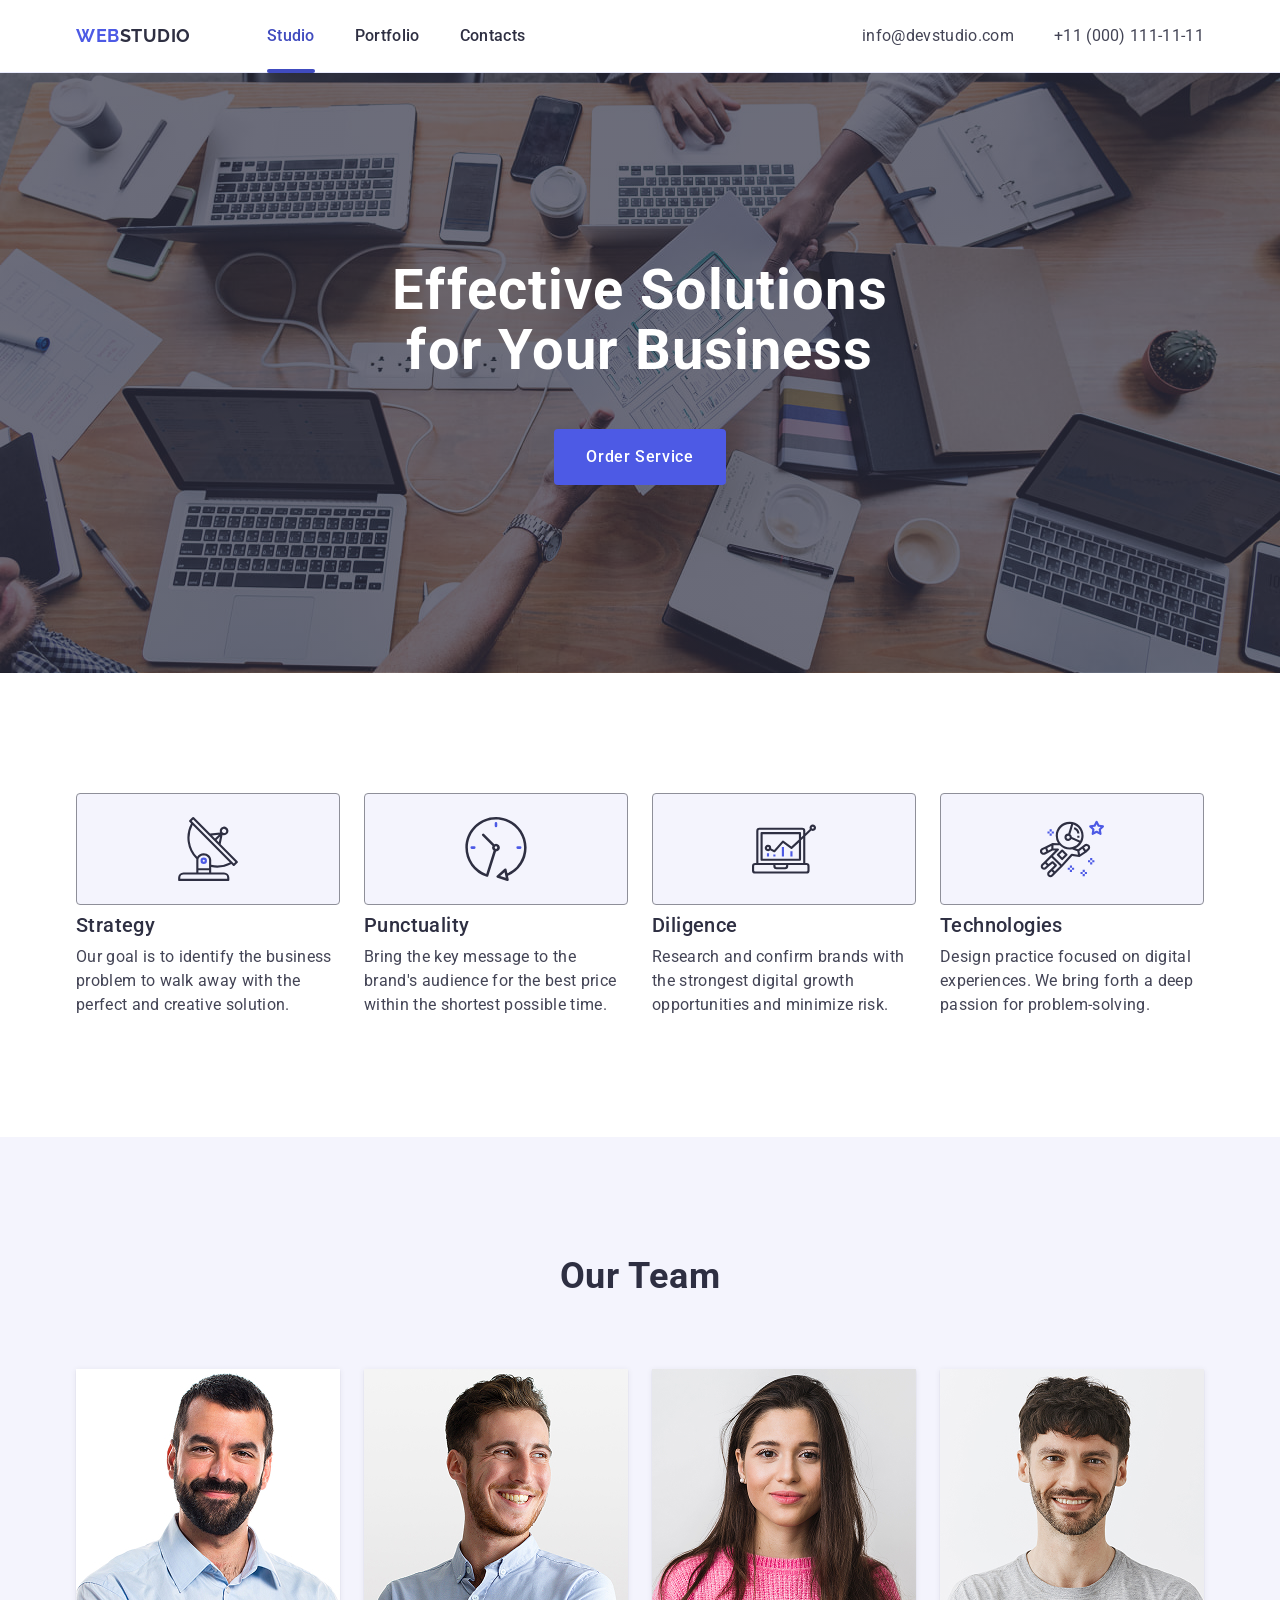
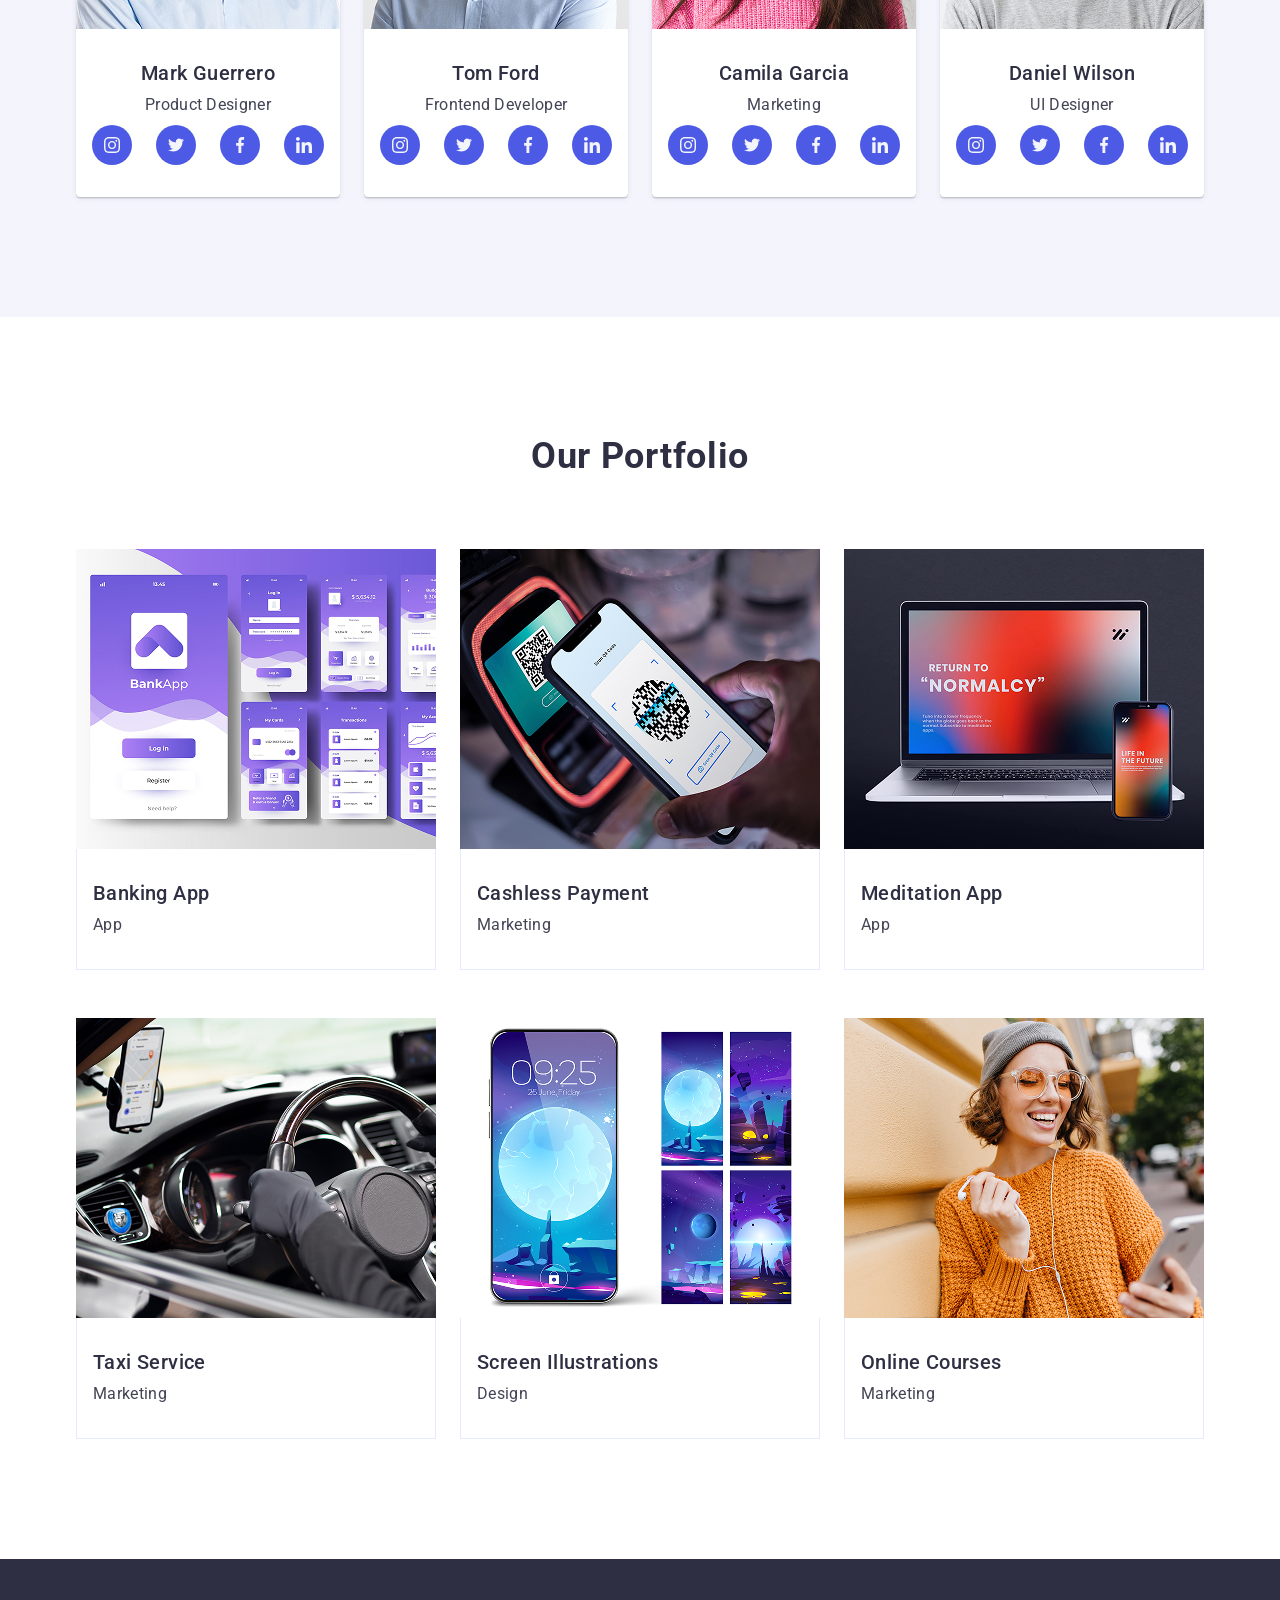
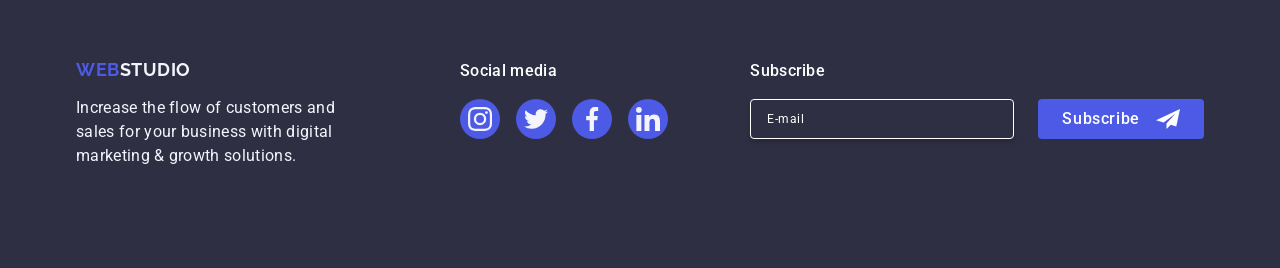
==== index.html @ d6e2efaa "Initial commit" ====
<!doctype html>
<html lang="en">
  <head>
    <meta charset="UTF-8" />
    <meta name="viewport" content="width=device-width, initial-scale=1.0" />
    <title>Web Studio</title>
    <link
      rel="stylesheet"
      href="https://cdnjs.cloudflare.com/ajax/libs/modern-normalize/3.0.1/modern-normalize.min.css"
      integrity="sha512-q6WgHqiHlKyOqslT/lgBgodhd03Wp4BEqKeW6nNtlOY4quzyG3VoQKFrieaCeSnuVseNKRGpGeDU3qPmabCANg=="
      crossorigin="anonymous"
      referrerpolicy="no-referrer"
    />
    <link rel="preconnect" href="https://fonts.googleapis.com" />
    <link rel="preconnect" href="https://fonts.gstatic.com" crossorigin />
    <link
      href="https://fonts.googleapis.com/css2?family=Raleway:ital,wght@0,800;1,800&family=Roboto:ital,wght@0,100..900;1,100..900&display=swap"
      rel="stylesheet"
    />
    <link rel="stylesheet" href="./css/styles.css" />
  </head>
  <body>
    <header class="page-header">
      <div class="container header-container">
        <nav class="header-nav">
          <a class="logo header-logo" href="./index.html"
            >Web<span class="logo-part">Studio</span></a
          >
          <ul class="nav-list">
            <li class="nav-item">
              <a class="nav-link current" href="./index.html">Studio</a>
            </li>
            <li class="nav-item">
              <a class="nav-link" href="#portfolio">Portfolio</a>
            </li>
            <li class="nav-item">
              <a class="nav-link" href="#contacts">Contacts</a>
            </li>
          </ul>
        </nav>
        <address class="contact">
          <ul class="contact-list">
            <li class="contact-item">
              <a class="contact-link" href="mailto:info@devstudio.com"
                >info@devstudio.com</a
              >
            </li>
            <li class="contact-item">
              <a class="contact-link" href="tel:+110001111111"
                >+11 (000) 111-11-11</a
              >
            </li>
          </ul>
        </address>
      </div>
    </header>
    <main>
      <section class="section-hero">
        <div class="container">
          <h1 class="hero-title">Effective Solutions for Your Business</h1>
          <button class="hero-button" type="button" data-modal-open>Order Service</button>
        </div>
      </section>
      <section class="section-features">
        <div class="container">
          <h2 class="visually-hidden">Our Features</h2>
          <ul class="features-list">
            <li class="features-item">
              <div class="features-icon-container">
                <svg class="features-icon" width="64" height="64">
                  <use href="./images/icons.svg#icon-antenna"></use>
                </svg>
              </div>
              <h3 class="features-subtitle">Strategy</h3>
              <p class="features-text">
                Our goal is to identify the business problem to walk away with
                the perfect and creative solution.
              </p>
            </li>
            <li class="features-item">
              <div class="features-icon-container">
                <svg class="features-icon" width="64" height="64">
                  <use href="./images/icons.svg#icon-clock"></use>
                </svg>
              </div>
              <h3 class="features-subtitle">Punctuality</h3>
              <p class="features-text">
                Bring the key message to the brand's audience for the best price
                within the shortest possible time.
              </p>
            </li>
            <li class="features-item">
              <div class="features-icon-container">
                <svg class="features-icon" width="64" height="64">
                  <use href="./images/icons.svg#icon-diagram"></use>
                </svg>
              </div>
              <h3 class="features-subtitle">Diligence</h3>
              <p class="features-text">
                Research and confirm brands with the strongest digital growth
                opportunities and minimize risk.
              </p>
            </li>
            <li class="features-item">
              <div class="features-icon-container">
                <svg class="features-icon" width="64" height="64">
                  <use href="./images/icons.svg#icon-astronaut"></use>
                </svg>
              </div>
              <h3 class="features-subtitle">Technologies</h3>
              <p class="features-text">
                Design practice focused on digital experiences. We bring forth a
                deep passion for problem-solving.
              </p>
            </li>
          </ul>
        </div>
      </section>
      <section class="section-team">
        <div class="container">
          <h2 class="team-title">Our Team</h2>
          <ul class="team-list">
            <li class="team-item">
              <img
                src="./images/mark-guerrero.jpg"
                width="264"
                height="260"
                alt="Mark Guerrero"
              />
              <div class="team-info-block">
                <h3 class="team-member">Mark Guerrero</h3>
                <p class="team-role">Product Designer</p>
                <ul class="social-list">
                  <li class="social-item">
                    <a
                      class="social-link"
                      href="https://instagram.com"
                      target="_blank"
                      rel="noopener noreferrer"
                      aria-label="Instagram"
                    >
                      <svg class="social-icon" width="16" height="16">
                        <use href="./images/icons.svg#icon-instagram"></use>
                      </svg>
                    </a>
                  </li>
                  <li class="social-item">
                    <a
                      class="social-link"
                      href="https://twitter.com"
                      target="_blank"
                      rel="noopener noreferrer"
                      aria-label="Twitter"
                    >
                      <svg class="social-icon" width="16" height="16">
                        <use href="./images/icons.svg#icon-twitter"></use>
                      </svg>
                    </a>
                  </li>
                  <li class="social-item">
                    <a
                      class="social-link"
                      href="https://facebook.com"
                      target="_blank"
                      rel="noopener noreferrer"
                      aria-label="Facebook"
                    >
                      <svg class="social-icon" width="16" height="16">
                        <use href="./images/icons.svg#icon-facebook"></use>
                      </svg>
                    </a>
                  </li>
                  <li class="social-item">
                    <a
                      class="social-link"
                      href="https://linkedin.com"
                      target="_blank"
                      rel="noopener noreferrer"
                      aria-label="LinkedIn"
                    >
                      <svg class="social-icon" width="16" height="16">
                        <use href="./images/icons.svg#icon-linkedin"></use>
                      </svg>
                    </a>
                  </li>
                </ul>
              </div>
            </li>
            <li class="team-item">
              <img
                src="./images/tom-ford.jpg"
                width="264"
                height="260"
                alt="Tom Ford"
              />
              <div class="team-info-block">
                <h3 class="team-member">Tom Ford</h3>
                <p class="team-role">Frontend Developer</p>
                <ul class="social-list">
                  <li class="social-item">
                    <a
                      class="social-link"
                      href="https://instagram.com"
                      target="_blank"
                      rel="noopener noreferrer"
                      aria-label="Instagram"
                    >
                      <svg class="social-icon" width="16" height="16">
                        <use href="./images/icons.svg#icon-instagram"></use>
                      </svg>
                    </a>
                  </li>
                  <li class="social-item">
                    <a
                      class="social-link"
                      href="https://twitter.com"
                      target="_blank"
                      rel="noopener noreferrer"
                      aria-label="Twitter"
                    >
                      <svg class="social-icon" width="16" height="16">
                        <use href="./images/icons.svg#icon-twitter"></use>
                      </svg>
                    </a>
                  </li>
                  <li class="social-item">
                    <a
                      class="social-link"
                      href="https://facebook.com"
                      target="_blank"
                      rel="noopener noreferrer"
                      aria-label="Facebook"
                    >
                      <svg class="social-icon" width="16" height="16">
                        <use href="./images/icons.svg#icon-facebook"></use>
                      </svg>
                    </a>
                  </li>
                  <li class="social-item">
                    <a
                      class="social-link"
                      href="https://linkedin.com"
                      target="_blank"
                      rel="noopener noreferrer"
                      aria-label="LinkedIn"
                    >
                      <svg class="social-icon" width="16" height="16">
                        <use href="./images/icons.svg#icon-linkedin"></use>
                      </svg>
                    </a>
                  </li>
                </ul>
              </div>
            </li>
            <li class="team-item">
              <img
                src="./images/camila-garcia.jpg"
                width="264"
                height="260"
                alt="Camila Garcia"
              />
              <div class="team-info-block">
                <h3 class="team-member">Camila Garcia</h3>
                <p class="team-role">Marketing</p>
                <ul class="social-list">
                  <li class="social-item">
                    <a
                      class="social-link"
                      href="https://instagram.com"
                      target="_blank"
                      rel="noopener noreferrer"
                      aria-label="Instagram"
                    >
                      <svg class="social-icon" width="16" height="16">
                        <use href="./images/icons.svg#icon-instagram"></use>
                      </svg>
                    </a>
                  </li>
                  <li class="social-item">
                    <a
                      class="social-link"
                      href="https://twitter.com"
                      target="_blank"
                      rel="noopener noreferrer"
                      aria-label="Twitter"
                    >
                      <svg class="social-icon" width="16" height="16">
                        <use href="./images/icons.svg#icon-twitter"></use>
                      </svg>
                    </a>
                  </li>
                  <li class="social-item">
                    <a
                      class="social-link"
                      href="https://facebook.com"
                      target="_blank"
                      rel="noopener noreferrer"
                      aria-label="Facebook"
                    >
                      <svg class="social-icon" width="16" height="16">
                        <use href="./images/icons.svg#icon-facebook"></use>
                      </svg>
                    </a>
                  </li>
                  <li class="social-item">
                    <a
                      class="social-link"
                      href="https://linkedin.com"
                      target="_blank"
                      rel="noopener noreferrer"
                      aria-label="LinkedIn"
                    >
                      <svg class="social-icon" width="16" height="16">
                        <use href="./images/icons.svg#icon-linkedin"></use>
                      </svg>
                    </a>
                  </li>
                </ul>
              </div>
            </li>
            <li class="team-item">
              <img
                src="./images/daniel-wilson.jpg"
                width="264"
                height="260"
                alt="Daniel Wilson"
              />
              <div class="team-info-block">
                <h3 class="team-member">Daniel Wilson</h3>
                <p class="team-role">UI Designer</p>
                <ul class="social-list">
                  <li class="social-item">
                    <a
                      class="social-link"
                      href="https://instagram.com"
                      target="_blank"
                      rel="noopener noreferrer"
                      aria-label="Instagram"
                    >
                      <svg class="social-icon" width="16" height="16">
                        <use href="./images/icons.svg#icon-instagram"></use>
                      </svg>
                    </a>
                  </li>
                  <li class="social-item">
                    <a
                      class="social-link"
                      href="https://twitter.com"
                      target="_blank"
                      rel="noopener noreferrer"
                      aria-label="Twitter"
                    >
                      <svg class="social-icon" width="16" height="16">
                        <use href="./images/icons.svg#icon-twitter"></use>
                      </svg>
                    </a>
                  </li>
                  <li class="social-item">
                    <a
                      class="social-link"
                      href="https://facebook.com"
                      target="_blank"
                      rel="noopener noreferrer"
                      aria-label="Facebook"
                    >
                      <svg class="social-icon" width="16" height="16">
                        <use href="./images/icons.svg#icon-facebook"></use>
                      </svg>
                    </a>
                  </li>
                  <li class="social-item">
                    <a
                      class="social-link"
                      href="https://linkedin.com"
                      target="_blank"
                      rel="noopener noreferrer"
                      aria-label="LinkedIn"
                    >
                      <svg class="social-icon" width="16" height="16">
                        <use href="./images/icons.svg#icon-linkedin"></use>
                      </svg>
                    </a>
                  </li>
                </ul>
              </div>
            </li>
          </ul>
        </div>
      </section>
      <section class="section-portfolio">
        <div class="container">
          <h2 class="portfolio-title">Our Portfolio</h2>
          <ul class="portfolio-list">
            <li class="portfolio-item">
              <div class="portfolio-img-wrapper">
                <img
                  src="./images/banking-app.jpg"
                  width="360"
                  height="300"
                  alt="Banking App"
                />
                <p class="portfolio-overlay">
                  14 Stylish and User-Friendly App Design Concepts · Task
                  Manager App · Calorie Tracker App · Exotic Fruit Ecommerce App
                  · Cloud Storage App
                </p>
              </div>
              <div class="portfolio-info">
                <h3 class="portfolio-subtitle">Banking App</h3>
                <p class="portfolio-text">App</p>
              </div>
            </li>
            <li class="portfolio-item">
              <div class="portfolio-img-wrapper">
                <img
                  src="./images/cashless-payment.jpg"
                  width="360"
                  height="300"
                  alt="Cashless Payment"
                />
                <p class="portfolio-overlay">
                  14 Stylish and User-Friendly App Design Concepts · Task
                  Manager App · Calorie Tracker App · Exotic Fruit Ecommerce App
                  · Cloud Storage App
                </p>
              </div>
              <div class="portfolio-info">
                <h3 class="portfolio-subtitle">Cashless Payment</h3>
                <p class="portfolio-text">Marketing</p>
              </div>
            </li>
            <li class="portfolio-item">
              <div class="portfolio-img-wrapper">
                <img
                  src="./images/meditation-app.jpg"
                  width="360"
                  height="300"
                  alt="Meditation App"
                />
                <p class="portfolio-overlay">
                  14 Stylish and User-Friendly App Design Concepts · Task
                  Manager App · Calorie Tracker App · Exotic Fruit Ecommerce App
                  · Cloud Storage App
                </p>
              </div>
              <div class="portfolio-info">
                <h3 class="portfolio-subtitle">Meditation App</h3>
                <p class="portfolio-text">App</p>
              </div>
            </li>
            <li class="portfolio-item">
              <div class="portfolio-img-wrapper">
                <img
                  src="./images/taxi-service.jpg"
                  width="360"
                  height="300"
                  alt="Taxi Service"
                />
                <p class="portfolio-overlay">
                  14 Stylish and User-Friendly App Design Concepts · Task
                  Manager App · Calorie Tracker App · Exotic Fruit Ecommerce App
                  · Cloud Storage App
                </p>
              </div>
              <div class="portfolio-info">
                <h3 class="portfolio-subtitle">Taxi Service</h3>
                <p class="portfolio-text">Marketing</p>
              </div>
            </li>
            <li class="portfolio-item">
              <div class="portfolio-img-wrapper">
                <img
                  src="./images/screen-illustrations.jpg"
                  width="360"
                  height="300"
                  alt="Screen Illustrations"
                />
                <p class="portfolio-overlay">
                  14 Stylish and User-Friendly App Design Concepts · Task
                  Manager App · Calorie Tracker App · Exotic Fruit Ecommerce App
                  · Cloud Storage App
                </p>
              </div>
              <div class="portfolio-info">
                <h3 class="portfolio-subtitle">Screen Illustrations</h3>
                <p class="portfolio-text">Design</p>
              </div>
            </li>
            <li class="portfolio-item">
              <div class="portfolio-img-wrapper">
                <img
                  src="./images/online-courses.jpg"
                  width="360"
                  height="300"
                  alt="Online Courses"
                />
                <p class="portfolio-overlay">
                  14 Stylish and User-Friendly App Design Concepts · Task
                  Manager App · Calorie Tracker App · Exotic Fruit Ecommerce App
                  · Cloud Storage App
                </p>
              </div>
              <div class="portfolio-info">
                <h3 class="portfolio-subtitle">Online Courses</h3>
                <p class="portfolio-text">Marketing</p>
              </div>
            </li>
          </ul>
        </div>
      </section>
    </main>
    <footer class="page-footer">
      <div class="container footer-container">
        <div class="footer-logo-block">
          <a class="logo footer-logo" href="./index.html"
            >Web<span class="logo-part">Studio</span></a
          >
          <p class="footer-text">
            Increase the flow of customers and sales for your business with
            digital marketing & growth solutions.
          </p>
        </div>
        <div class="footer-social-block">
          <p class="footer-social-text">Social media</p>
          <ul class="footer-social-list">
            <li class="footer-social-item">
              <a
                class="footer-social-link"
                href="https://instagram.com"
                target="_blank"
                rel="noopener noreferrer"
                aria-label="Instagram"
              >
                <svg class="footer-social-icon" width="24" height="24">
                  <use href="./images/icons.svg#icon-instagram"></use>
                </svg>
              </a>
            </li>
            <li class="footer-social-item">
              <a
                class="footer-social-link"
                href="https://twitter.com"
                target="_blank"
                rel="noopener noreferrer"
                aria-label="Twitter"
              >
                <svg class="footer-social-icon" width="24" height="24">
                  <use href="./images/icons.svg#icon-twitter"></use>
                </svg>
              </a>
            </li>
            <li class="footer-social-item">
              <a
                class="footer-social-link"
                href="https://facebook.com"
                target="_blank"
                rel="noopener noreferrer"
                aria-label="Facebook"
              >
                <svg class="footer-social-icon" width="24" height="24">
                  <use href="./images/icons.svg#icon-facebook"></use>
                </svg>
              </a>
            </li>
            <li class="footer-social-item">
              <a
                class="footer-social-link"
                href="https://linkedin.com"
                target="_blank"
                rel="noopener noreferrer"
                aria-label="LinkedIn"
              >
                <svg class="footer-social-icon" width="24" height="24">
                  <use href="./images/icons.svg#icon-linkedin"></use>
                </svg>
              </a>
            </li>
          </ul>
        </div>
        <div class="footer-subscribe-block">
          <p class="footer-subscribe-text">Subscribe</p>
          <form class="footer-subscribe-form">
            <label class="footer-subscribe-label">
              <input
                class="footer-subscribe-input"
                type="email"
                name="subscribe-email"
                placeholder="E-mail"
              />
            </label>
            <button class="footer-subscribe-button" type="submit">
              Subscribe
              <svg class="footer-subscribe-icon" width="24" height="24">
                <use href="./images/icons.svg#icon-send"></use>
              </svg>
            </button>
          </form>
        </div>
      </div>
    </footer>
    <div class="backdrop" data-modal>
      <div class="modal">
        <button class="close-button" type="button" data-modal-close>
          <svg width="8" height="8" class="icon-close">
            <use href="./images/icons.svg#icon-close-black"></use>
          </svg>
        </button>
        <p class="contact-form-title">Leave your contacts and we will call you back</p>
        <form class="contacts-form">
          <div class="contacts-form-group">
            <label class="contacts-label" for="user-name">Name</label>
            <div class="modal-input-wrapper">
              <input class="modal-input" type="text" name="user-name" id="user-name" placeholder="" required />
              <svg class="modal-input-icon" width="18" height="24">
                <use href="./images/icons.svg#icon-person"></use>
              </svg>
            </div>
          </div>

          <div class="contacts-form-group">
            <label class="contacts-label" for="phone">Phone</label>
            <div class="modal-input-wrapper">
              <input class="modal-input" type="tel" name="phone" id="phone" placeholder="" required />
              <svg class="modal-input-icon" width="18" height="24">
                <use href="./images/icons.svg#icon-phone"></use>
              </svg>
            </div>
          </div>

          <div class="contacts-form-group">
            <label class="contacts-label" for="email">Email</label>
            <div class="modal-input-wrapper">
              <input class="modal-input" type="email" name="email" id="email" placeholder="" required />
              <svg class="modal-input-icon" width="18" height="24">
                <use href="./images/icons.svg#icon-email"></use>
              </svg>
            </div>
          </div>

          <div class="comment-group">
            <label class="contacts-label" for="user-comment">Comment</label>
            <textarea
              class="comment-text-area"
              name="user-comment"
              id="user-comment"
              placeholder="Text input"
            ></textarea>
          </div>

          <div class="privacy-policy-area">
            <input
              class="privacy-policy-checkbox visually-hidden"
              type="checkbox"
              name="user-privacy"
              id="user-privacy"
              value="true"
            />
            <label class="modal-agreement" for="user-privacy">
              <span class="privacy-policy-block">
                <svg class="privacy-policy-icon" width="10" height="8">
                  <use href="./images/icons.svg#icon-checkbox"></use>
                </svg>
              </span>
              I accept the terms and conditions of the
              <a class="privacy-policy-link" href="">Privacy Policy</a>
            </label>
          </div>

          <button class="send-button" type="submit">Send</button>
        </form>
      </div>
    </div>
    <script src="./js/modal.js"></script>
  </body>
</html>
---- css/styles.css ----
body {
  font-family: 'Roboto', sans-serif;
  color: #434455;
  background-color: #fff;
}

h1,
h2,
h3,
h4,
h5,
h6,
p {
  margin: 0;
}

ul,
ol {
  list-style-type: none;
  margin: 0;
  padding: 0;
}

a {
  text-decoration: none;
}

img {
  display: block;
  max-width: 100%;
  height: auto;
}

.container {
  max-width: 1158px;
  padding: 0 15px;
  margin: 0 auto;
}

.visually-hidden {
  position: absolute;
  width: 1px;
  height: 1px;
  margin: -1px;
  border: 0;
  padding: 0;
  white-space: nowrap;
  clip-path: inset(100%);
  clip: rect(0 0 0 0);
  overflow: hidden;
}

/* ======================== HEADER ======================== */

.page-header {
  border-bottom: 1px solid #e7e9fc;
  box-shadow:
    0 2px 1px rgba(46, 47, 66, 0.08),
    0 1px 1px rgba(46, 47, 66, 0.16),
    0 1px 6px rgba(46, 47, 66, 0.08);
}

.header-container {
  display: flex;
  align-items: center;
}

.header-nav {
  display: flex;
  align-items: center;
}

.logo {
  font-family: 'Raleway', sans-serif;
  font-weight: 700;
  font-size: 18px;
  line-height: 1.17;
  letter-spacing: 0.03em;
  text-transform: uppercase;
  color: #4d5ae5;
}

.header-logo {
  padding: 24px 0;
  margin-right: 76px;
}

.header-logo .logo-part {
  color: #2e2f42;
}

.nav-list {
  display: flex;
  align-items: center;
  gap: 40px;
}

.nav-link {
  position: relative;
  display: block;
  padding: 24px 0;
  font-weight: 500;
  font-size: 16px;
  line-height: 1.5;
  letter-spacing: 0.02em;
  color: #2e2f42;
  transition: color 250ms cubic-bezier(0.4, 0, 0.2, 1);
}

.nav-link::after {
  content: '';
  position: absolute;
  left: 0;
  bottom: -1px;
  width: 100%;
  height: 4px;
  border-radius: 2px;
  background-color: #404bbf;
  opacity: 0;
  transition: opacity 250ms cubic-bezier(0.4, 0, 0.2, 1);
}

.nav-link.current {
  color: #404bbf;
}

.nav-link.current::after {
  opacity: 1;
}

.nav-link:hover,
.nav-link:focus {
  color: #404bbf;
}

.nav-link:hover::after,
.nav-link:focus::after {
  opacity: 1;
}

.contact {
  font-style: normal;
  margin-left: auto;
}

.contact-list {
  display: flex;
  align-items: center;
  gap: 40px;
}

.contact-link {
  display: block;
  padding: 24px 0;
  font-size: 16px;
  line-height: 1.5;
  letter-spacing: 0.02em;
  color: #434455;
  transition: color 250ms cubic-bezier(0.4, 0, 0.2, 1);
}

.contact-link:hover,
.contact-link:focus {
  color: #404bbf;
}

/* ======================== HERO ======================== */

.section-hero {
  max-width: 1440px;
  margin: 0 auto;
  padding: 188px 0;
  background-color: #2e2f42;
  background-image:
    linear-gradient(rgba(46, 47, 66, 0.7), rgba(46, 47, 66, 0.7)),
    url(../images/people-office.jpg);
  background-repeat: no-repeat;
  background-position: center;
  background-size: cover;
}

.section-hero .container {
  display: flex;
  flex-direction: column;
  align-items: center;
}

.hero-title {
  display: block;
  max-width: 496px;
  margin-bottom: 48px;
  font-weight: 700;
  font-size: 56px;
  line-height: 1.07;
  letter-spacing: 0.02em;
  text-align: center;
  color: #ffffff;
}

.hero-button {
  display: block;
  min-width: 169px;
  border-radius: 4px;
  border: none;
  padding: 16px 32px;
  font-weight: 500;
  font-size: 16px;
  line-height: 1.5;
  letter-spacing: 0.04em;
  cursor: pointer;
  background-color: #4d5ae5;
  color: #ffffff;
  transition: background-color 250ms cubic-bezier(0.4, 0, 0.2, 1);
}

.hero-button:hover,
.hero-button:focus {
  background-color: #404bbf;
}

/* ======================== FEATURES ======================== */

.section-features {
  padding: 120px 0;
}

.features-list {
  display: flex;
  gap: 24px;
}

.features-item {
  width: calc((100% - 72px) / 4);
}

.features-icon-container {
  display: flex;
  align-items: center;
  justify-content: center;
  height: 112px;
  margin-bottom: 8px;
  border-radius: 4px;
  border: 1px solid #8e8f99;
  background-color: #f4f4fd;
}

.features-subtitle {
  font-weight: 500;
  font-size: 20px;
  line-height: 1.2;
  letter-spacing: 0.02em;
  color: #2e2f42;
  margin-bottom: 8px;
}

.features-text {
  font-size: 16px;
  line-height: 1.5;
  letter-spacing: 0.02em;
  color: #434455;
}

/* ======================== TEAM ======================== */

.section-team {
  padding: 120px 0;
  background-color: #f4f4fd;
}

.team-title {
  font-weight: 700;
  font-size: 36px;
  line-height: 1.11;
  letter-spacing: 0.02em;
  text-align: center;
  text-transform: capitalize;
  color: #2e2f42;
  margin-bottom: 72px;
}

.team-list {
  display: flex;
  gap: 24px;
}

.team-item {
  width: calc((100% - 72px) / 4);
  border-radius: 0 0 4px 4px;
  background-color: #ffffff;
  box-shadow:
    0 1px 6px rgba(46, 47, 66, 0.08),
    0 1px 1px rgba(46, 47, 66, 0.16),
    0 2px 1px rgba(46, 47, 66, 0.08);
}

.team-info-block {
  padding: 32px 0;
}

.team-member {
  font-weight: 500;
  font-size: 20px;
  line-height: 1.2;
  letter-spacing: 0.02em;
  text-align: center;
  color: #2e2f42;
  margin-bottom: 8px;
}

.team-role {
  font-size: 16px;
  line-height: 1.5;
  letter-spacing: 0.02em;
  text-align: center;
  color: #434455;
  margin-bottom: 8px;
}

.social-list {
  display: flex;
  justify-content: center;
  gap: 24px;
}

.social-item {
  width: 40px;
  height: 40px;
}

.social-link {
  display: flex;
  align-items: center;
  justify-content: center;
  width: 100%;
  height: 100%;
  border-radius: 50%;
  background-color: #4d5ae5;
  transition: background-color 250ms cubic-bezier(0.4, 0, 0.2, 1);
}

.social-link:hover,
.social-link:focus {
  background-color: #404bbf;
}

.social-icon {
  fill: #f4f4fd;
}

/* ======================== PORTFOLIO ======================== */

.section-portfolio {
  padding: 120px 0;
}

.portfolio-title {
  font-weight: 700;
  font-size: 36px;
  line-height: 1.11;
  letter-spacing: 0.02em;
  text-align: center;
  color: #2e2f42;
  text-transform: capitalize;
  margin-bottom: 72px;
}

.portfolio-list {
  display: flex;
  flex-wrap: wrap;
  column-gap: 24px;
  row-gap: 48px;
}

.portfolio-item {
  width: calc((100% - 48px) / 3);
  transition: box-shadow 250ms cubic-bezier(0.4, 0, 0.2, 1);
}

.portfolio-item:hover {
  box-shadow:
    0 1px 6px rgba(46, 47, 66, 0.08),
    0 1px 1px rgba(46, 47, 66, 0.16),
    0 2px 1px rgba(46, 47, 66, 0.08);
}

.portfolio-img-wrapper {
  position: relative;
  overflow: hidden;
}

.portfolio-overlay {
  position: absolute;
  top: 0;
  left: 0;
  width: 100%;
  height: 100%;
  padding: 40px 32px;
  font-size: 16px;
  line-height: 1.5;
  letter-spacing: 0.02em;
  color: #f4f4fd;
  background-color: #4d5ae5;
  transform: translateY(100%);
  transition: transform 250ms cubic-bezier(0.4, 0, 0.2, 1);
}

.portfolio-item:hover .portfolio-overlay {
  transform: translateY(0%);
}

.portfolio-info {
  padding: 32px 16px;
  border: 1px solid #e7e9fc;
  border-top: none;
}

.portfolio-subtitle {
  font-weight: 500;
  font-size: 20px;
  line-height: 1.2;
  letter-spacing: 0.02em;
  margin-bottom: 8px;
  color: #2e2f42;
}

.portfolio-text {
  font-size: 16px;
  line-height: 1.5;
  letter-spacing: 0.02em;
  color: #434455;
}

/* ======================== FOOTER ======================== */

.page-footer {
  background-color: #2e2f42;
  padding: 100px 0;
}

.footer-container {
  display: flex;
  align-items: baseline;
}

.footer-logo-block {
  margin-right: 120px;
}

.footer-logo {
  display: inline-block;
  margin-bottom: 16px;
}

.footer-logo .logo-part {
  color: #f4f4fd;
}

.footer-text {
  max-width: 264px;
  font-size: 16px;
  line-height: 1.5;
  letter-spacing: 0.02em;
  color: #f4f4fd;
}

.footer-social-text {
  font-weight: 500;
  font-size: 16px;
  line-height: 1.5;
  letter-spacing: 0.02em;
  color: #ffffff;
  margin-bottom: 16px;
}

.footer-social-list {
  display: flex;
  gap: 16px;
}

.footer-social-item {
  width: 40px;
  height: 40px;
}

.footer-social-link {
  display: flex;
  align-items: center;
  justify-content: center;
  width: 100%;
  height: 100%;
  border-radius: 50%;
  background-color: #4d5ae5;
  transition: background-color 250ms cubic-bezier(0.4, 0, 0.2, 1);
}

.footer-social-link:hover,
.footer-social-link:focus {
  background-color: #31d0aa;
}

.footer-social-icon {
  fill: #f4f4fd;
}

.footer-subscribe-block {
  margin-left: auto;
}

.footer-subscribe-text {
  font-weight: 500;
  font-size: 16px;
  line-height: 1.5;
  letter-spacing: 0.02em;
  color: #ffffff;
  margin-bottom: 16px;
}

.footer-subscribe-form {
  display: flex;
  gap: 24px;
}

.footer-subscribe-input {
  width: 264px;
  height: 40px;
  padding-left: 16px;
  font-size: 12px;
  line-height: 2;
  letter-spacing: 0.04em;
  color: #ffffff;
  background-color: transparent;
  border: 1px solid #ffffff;
  border-radius: 4px;
  box-shadow: 0 4px 4px 0 rgba(0, 0, 0, 0.15);
  outline: transparent;
  transition: border-color 250ms cubic-bezier(0.4, 0, 0.2, 1);
}

.footer-subscribe-input::placeholder {
  color: #ffffff;
}

.footer-subscribe-input:focus {
  border-color: #4d5ae5;
}

.footer-subscribe-button {
  display: flex;
  align-items: center;
  justify-content: center;
  min-width: 165px;
  height: 40px;
  padding: 8px 24px;
  font-family: 'Roboto', sans-serif;
  font-weight: 500;
  font-size: 16px;
  line-height: 1.5;
  letter-spacing: 0.04em;
  color: #ffffff;
  background-color: #4d5ae5;
  border: none;
  border-radius: 4px;
  cursor: pointer;
  transition: background-color 250ms cubic-bezier(0.4, 0, 0.2, 1);
}

.footer-subscribe-button:hover,
.footer-subscribe-button:focus {
  background-color: #404bbf;
}

.footer-subscribe-icon {
  fill: #ffffff;
  margin-left: 16px;
}

/* ======================== MODAL ======================== */

.backdrop {
  position: fixed;
  top: 0;
  left: 0;
  width: 100%;
  height: 100%;
  background-color: rgba(46, 47, 66, 0.4);
  opacity: 0;
  visibility: hidden;
  pointer-events: none;
  transition:
    opacity 250ms cubic-bezier(0.4, 0, 0.2, 1),
    visibility 250ms cubic-bezier(0.4, 0, 0.2, 1);
}

.backdrop.is-open {
  opacity: 1;
  visibility: visible;
  pointer-events: auto;
}

.modal {
  position: absolute;
  top: 50%;
  left: 50%;
  width: 408px;
  min-height: 584px;
  transform: translate(-50%, -50%);
  border-radius: 4px;
  background-color: #fcfcfc;
  padding: 72px 24px 24px;
  box-shadow:
    0 1px 1px 0 rgba(0, 0, 0, 0.14),
    0 1px 3px 0 rgba(0, 0, 0, 0.12),
    0 2px 1px 0 rgba(0, 0, 0, 0.2);
  transition: transform 250ms cubic-bezier(0.4, 0, 0.2, 1);
}

.icon-close {
  fill: #2e2f42;
  transition: fill 250ms cubic-bezier(0.4, 0, 0.2, 1);
}

.close-button {
  position: absolute;
  top: 24px;
  right: 24px;
  width: 24px;
  height: 24px;
  display: flex;
  justify-content: center;
  align-items: center;
  cursor: pointer;

  padding: 0;
  border: 1px solid rgba(0, 0, 0, 0.1);
  border-radius: 50%;
  background-color: #e7e9fc;
  transition:
    background-color 250ms cubic-bezier(0.4, 0, 0.2, 1),
    border 250ms cubic-bezier(0.4, 0, 0.2, 1);
}

.close-button:hover,
.close-button:focus {
  background-color: #404bbf;
  border: none;
}

.close-button:hover .icon-close,
.close-button:focus .icon-close {
  fill: #ffffff;
}

.contact-form-title {
  margin-bottom: 16px;
  font-weight: 500;
  font-size: 16px;
  line-height: 1.5;
  letter-spacing: 0.02em;
  text-align: center;
  color: #2e2f42;
}

.contacts-label {
  display: block;
  margin-bottom: 4px;
  font-weight: 400;
  font-size: 12px;
  line-height: 1.17;
  letter-spacing: 0.04em;
  color: #8e8f99;
}

.modal-input-wrapper {
  position: relative;
}

.modal-input:focus + .modal-input-icon {
  fill: #4d5ae5;
}

.modal-input {
  height: 40px;
  width: 100%;
  padding-left: 38px;
  font-size: 12px;
  line-height: 1.17;
  letter-spacing: 0.04em;
  color: rgba(46, 47, 66, 0.4);
  border: 1px solid rgba(46, 47, 66, 0.4);
  border-radius: 4px;
  background-color: transparent;
  outline: transparent;
  transition: border-color 250ms cubic-bezier(0.4, 0, 0.2, 1);
}

.modal-input:focus {
  outline: none;
  border-color: #4d5ae5;
}

.modal-input-icon {
  position: absolute;
  top: 50%;
  left: 16px;
  transform: translateY(-50%);
  transition: fill 250ms cubic-bezier(0.4, 0, 0.2, 1);
}

.contacts-form-group {
  margin-bottom: 8px;
}

.comment-text-area {
  display: block;
  width: 100%;
  height: 120px;
  padding: 8px 16px;

  font-weight: 400;
  font-size: 12px;
  line-height: 1.17;
  letter-spacing: 0.04em;
  color: rgba(46, 47, 66, 0.4);
  border: 1px solid rgba(46, 47, 66, 0.4);
  border-radius: 4px;
  resize: none;
  background-color: transparent;
  outline: transparent;
  transition: border-color 250ms cubic-bezier(0.4, 0, 0.2, 1);
}

.comment-text-area:focus {
  outline: none;
  border-color: #4d5ae5;
}

.comment-text-area::placeholder {
  color: rgba(46, 47, 66, 0.4);
}

.comment-group {
  margin-bottom: 16px;
}

.privacy-policy-area {
  margin-bottom: 24px;
}

.modal-agreement {
  font-weight: 400;
  font-size: 12px;
  line-height: 1.17;
  letter-spacing: 0.04em;
  color: #8e8f99;
  transition: background-color 250ms cubic-bezier(0.4, 0, 0.2, 1);
}

.privacy-policy-block {
  display: inline-flex;
  justify-content: center;
  align-items: center;
  width: 16px;
  height: 16px;
  margin-right: 8px;
  border-radius: 2px;
  border: 1px solid rgba(46, 47, 66, 0.4);
  cursor: pointer;
  fill: transparent;
  transition:
    background-color 250ms cubic-bezier(0.4, 0, 0.2, 1),
    border 250ms cubic-bezier(0.4, 0, 0.2, 1),
    fill 250ms cubic-bezier(0.4, 0, 0.2, 1);
}

.privacy-policy-checkbox:checked + .modal-agreement > .privacy-policy-block {
  background-color: #404bbf;
  fill: #f4f4fd;
  border: none;
}

.privacy-policy-checkbox:focus + .modal-agreement > .privacy-policy-block {
  outline: 2px solid #4d5ae5;
}

.privacy-policy-link {
  color: #4d5ae5;
  text-decoration: underline;
  line-height: 1.33333;
  text-decoration-skip-ink: none;
}

.send-button {
  display: block;
  margin: 0 auto;
  min-width: 169px;
  height: 56px;
  font-family: 'Roboto', sans-serif;
  font-size: 16px;
  line-height: 1.5;
  letter-spacing: 0.04em;
  font-weight: 500;
  color: #ffffff;
  background-color: #4d5ae5;
  border: none;
  border-radius: 4px;
  cursor: pointer;
  box-shadow: 0 4px 4px 0 rgba(0, 0, 0, 0.15);
  transition: background-color 250ms cubic-bezier(0.4, 0, 0.2, 1);
}

.send-button:hover,
.send-button:focus {
  background-color: #404bbf;
}

.backdrop:not(.is-open) .modal {
  transform: translate(-50%, -100%);
}
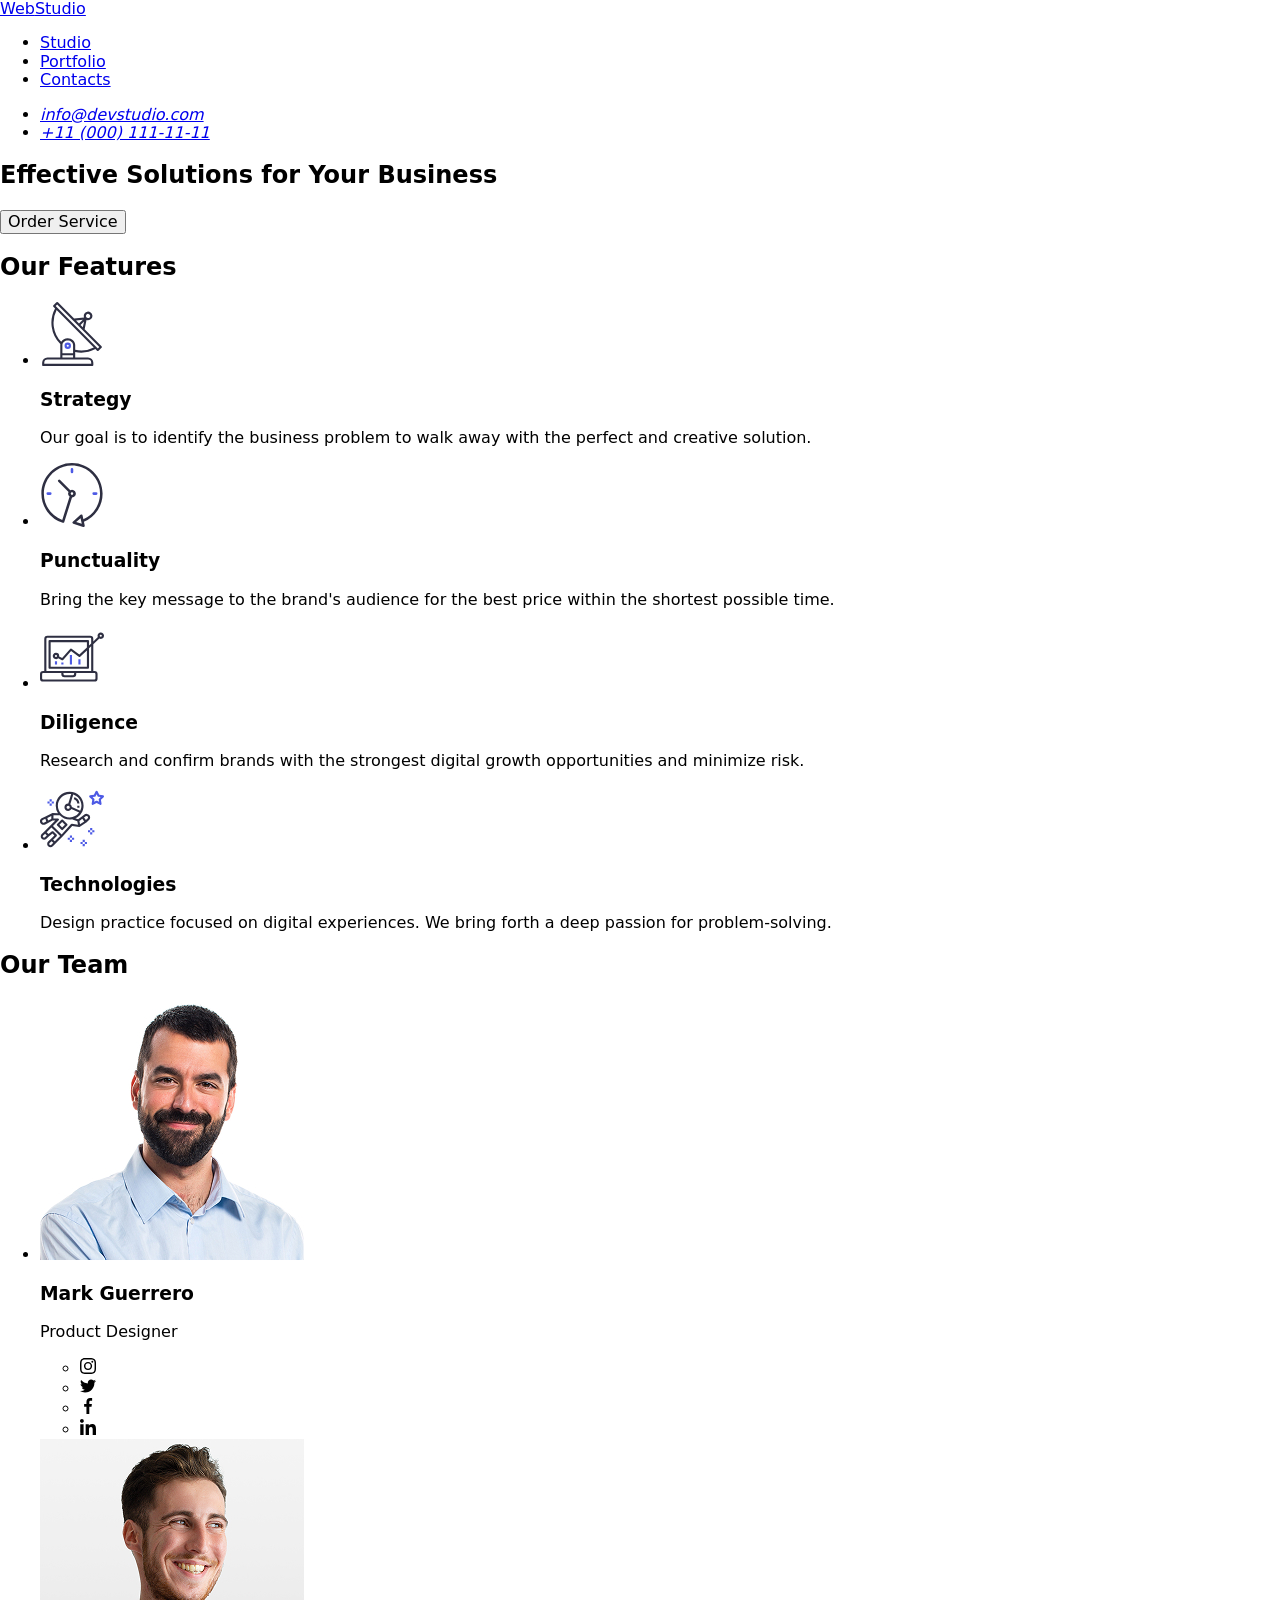
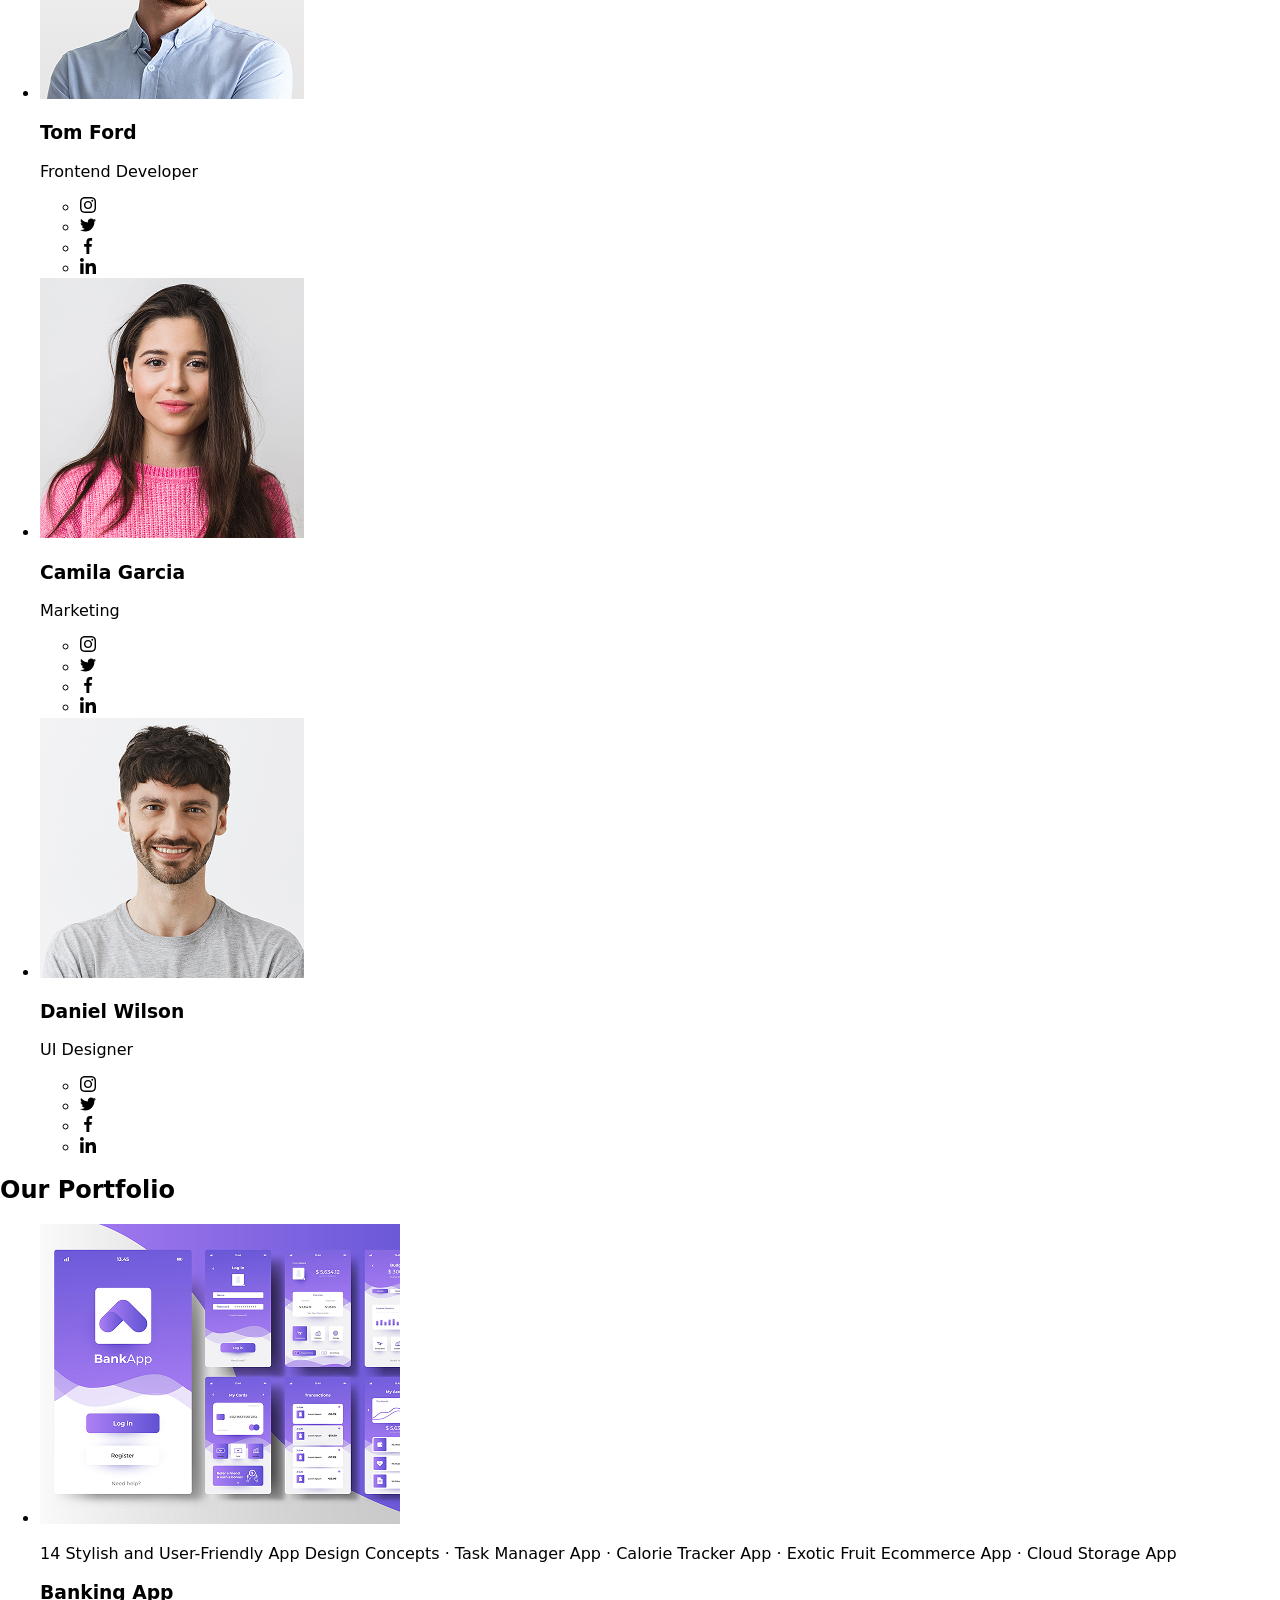
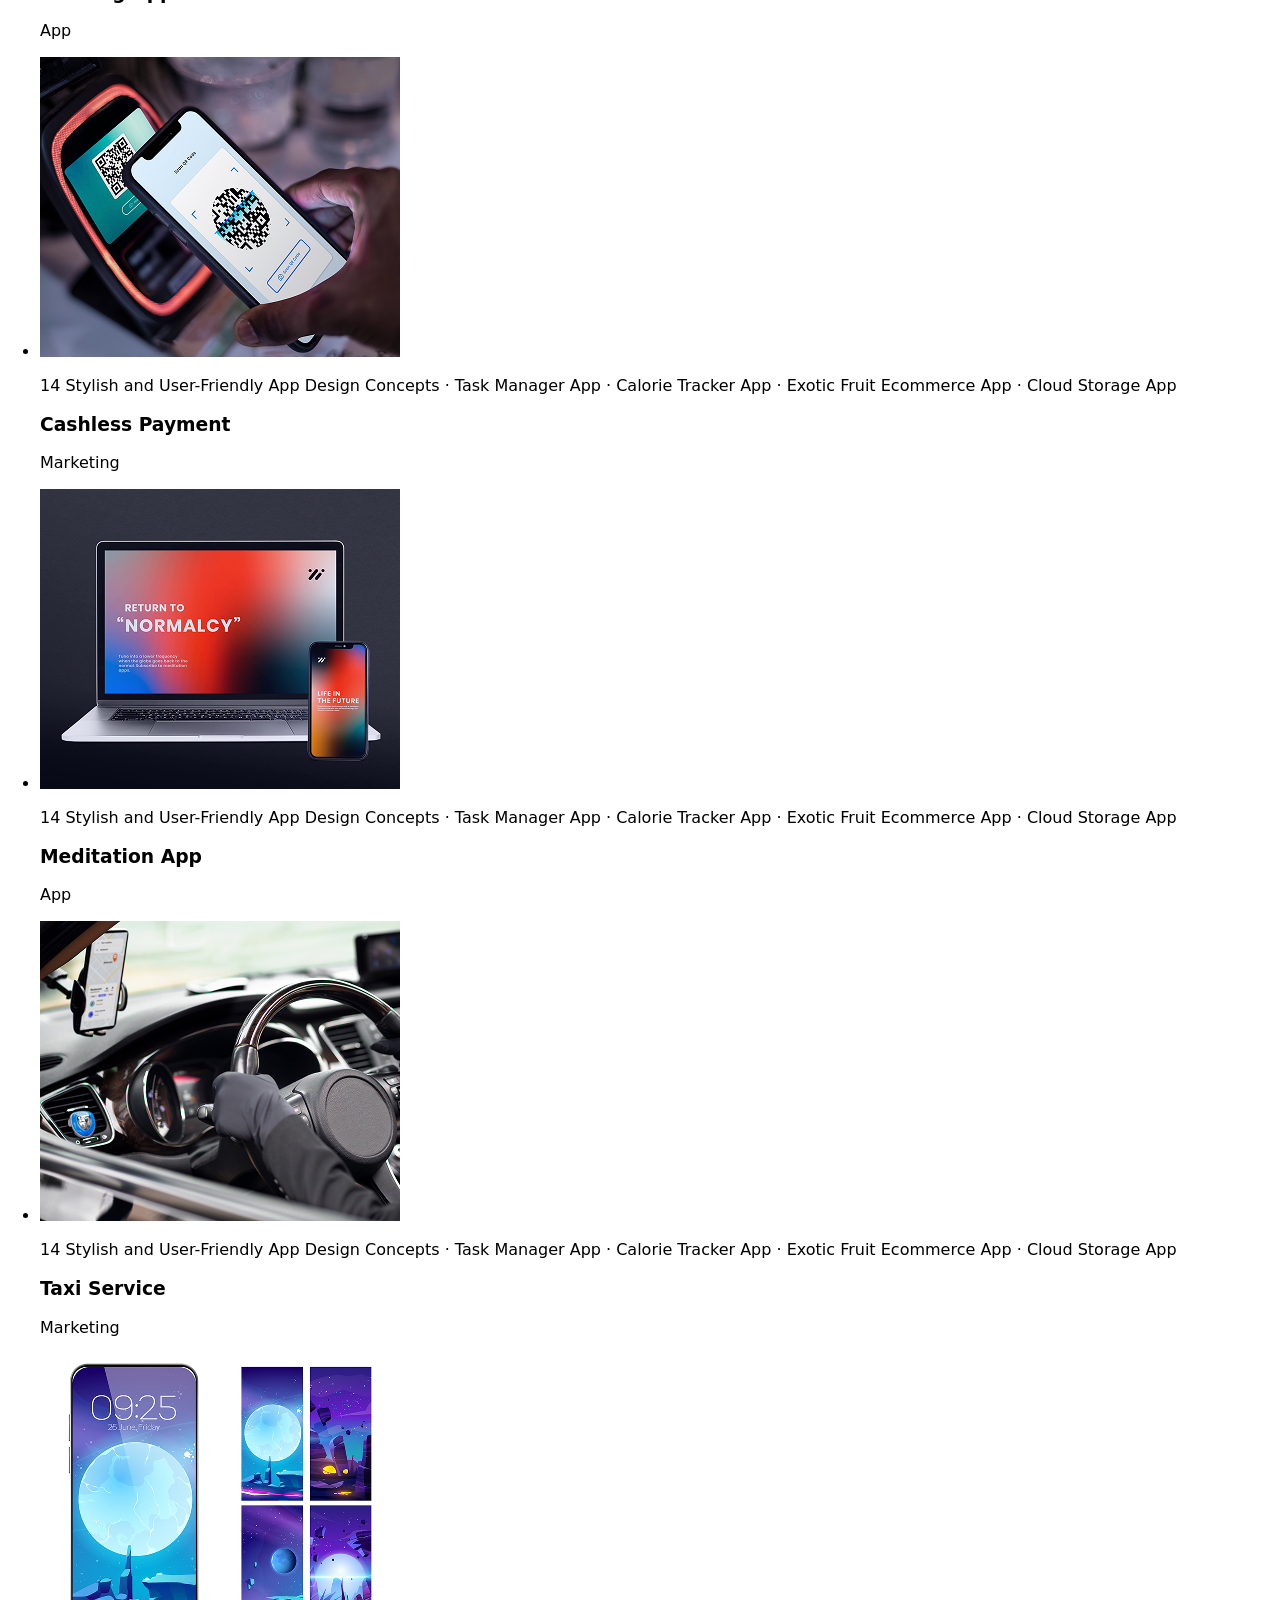
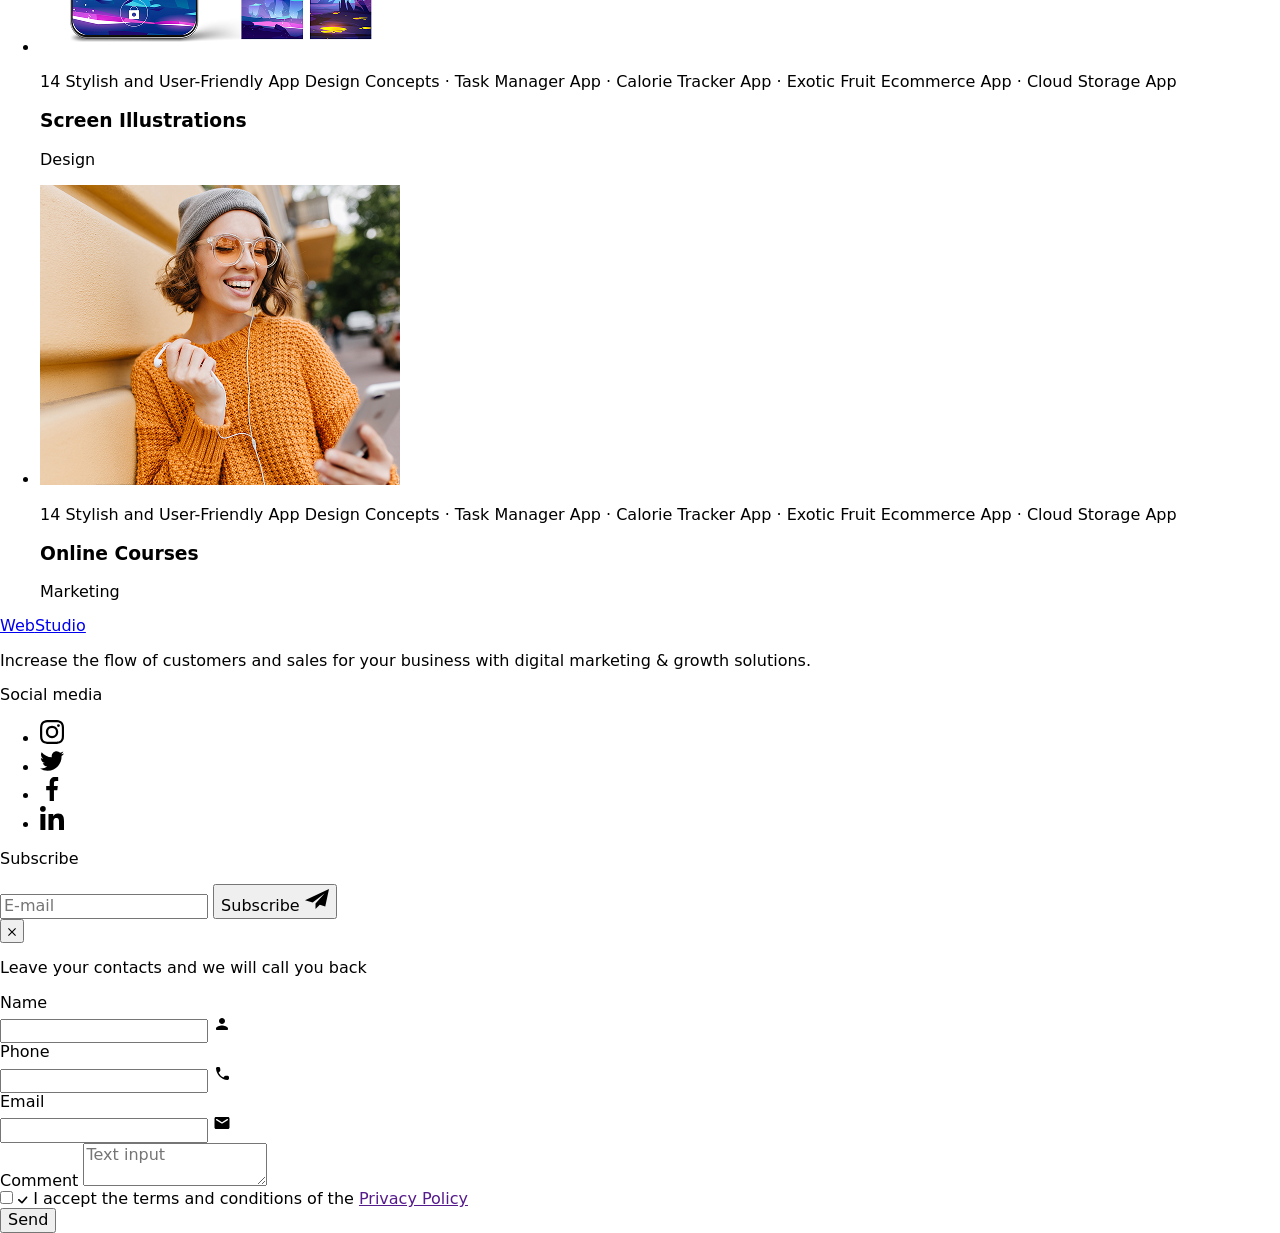
==== commit b6b94edb: "add new styles file, temporarily make other sections hidden" ====
--- a/index.html
+++ b/index.html
@@ -58,10 +58,12 @@
       <section class="section-hero">
         <div class="container">
           <h1 class="hero-title">Effective Solutions for Your Business</h1>
-          <button class="hero-button" type="button" data-modal-open>Order Service</button>
+          <button class="hero-button" type="button" data-modal-open>
+            Order Service
+          </button>
         </div>
       </section>
-      <section class="section-features">
+      <section class="section-features hidden">
         <div class="container">
           <h2 class="visually-hidden">Our Features</h2>
           <ul class="features-list">
@@ -116,7 +118,7 @@
           </ul>
         </div>
       </section>
-      <section class="section-team">
+      <section class="section-team hidden">
         <div class="container">
           <h2 class="team-title">Our Team</h2>
           <ul class="team-list">
@@ -387,7 +389,7 @@
           </ul>
         </div>
       </section>
-      <section class="section-portfolio">
+      <section class="section-portfolio hidden">
         <div class="container">
           <h2 class="portfolio-title">Our Portfolio</h2>
           <ul class="portfolio-list">
@@ -509,7 +511,7 @@
         </div>
       </section>
     </main>
-    <footer class="page-footer">
+    <footer class="page-footer hidden">
       <div class="container footer-container">
         <div class="footer-logo-block">
           <a class="logo footer-logo" href="./index.html"
@@ -605,12 +607,21 @@
             <use href="./images/icons.svg#icon-close-black"></use>
           </svg>
         </button>
-        <p class="contact-form-title">Leave your contacts and we will call you back</p>
+        <p class="contact-form-title">
+          Leave your contacts and we will call you back
+        </p>
         <form class="contacts-form">
           <div class="contacts-form-group">
             <label class="contacts-label" for="user-name">Name</label>
             <div class="modal-input-wrapper">
-              <input class="modal-input" type="text" name="user-name" id="user-name" placeholder="" required />
+              <input
+                class="modal-input"
+                type="text"
+                name="user-name"
+                id="user-name"
+                placeholder=""
+                required
+              />
               <svg class="modal-input-icon" width="18" height="24">
                 <use href="./images/icons.svg#icon-person"></use>
               </svg>
@@ -620,7 +631,14 @@
           <div class="contacts-form-group">
             <label class="contacts-label" for="phone">Phone</label>
             <div class="modal-input-wrapper">
-              <input class="modal-input" type="tel" name="phone" id="phone" placeholder="" required />
+              <input
+                class="modal-input"
+                type="tel"
+                name="phone"
+                id="phone"
+                placeholder=""
+                required
+              />
               <svg class="modal-input-icon" width="18" height="24">
                 <use href="./images/icons.svg#icon-phone"></use>
               </svg>
@@ -630,7 +648,14 @@
           <div class="contacts-form-group">
             <label class="contacts-label" for="email">Email</label>
             <div class="modal-input-wrapper">
-              <input class="modal-input" type="email" name="email" id="email" placeholder="" required />
+              <input
+                class="modal-input"
+                type="email"
+                name="email"
+                id="email"
+                placeholder=""
+                required
+              />
               <svg class="modal-input-icon" width="18" height="24">
                 <use href="./images/icons.svg#icon-email"></use>
               </svg>
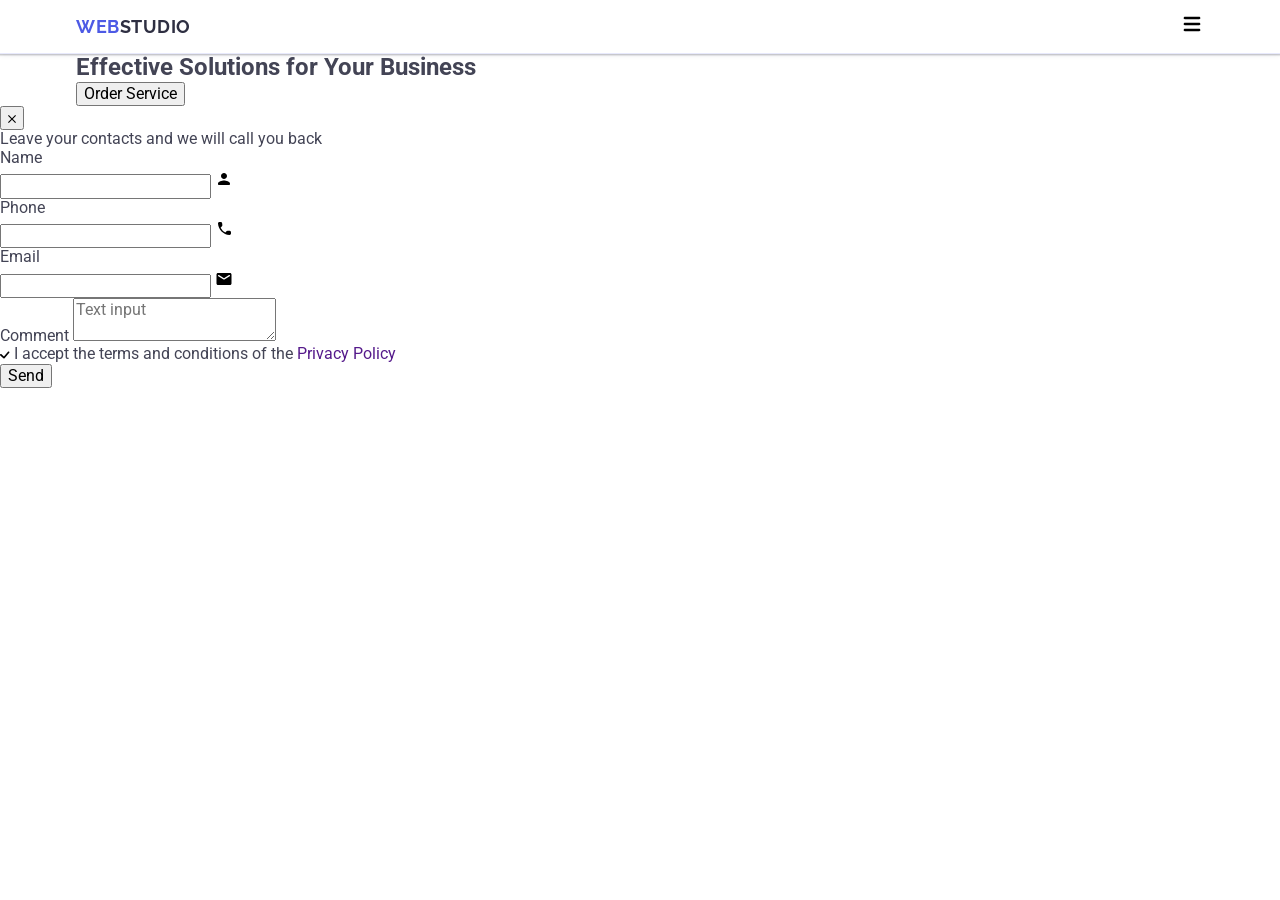
==== commit 05f13e77: "add base layout styles for container and header" ====
--- a/index.html
+++ b/index.html
@@ -52,6 +52,11 @@
             </li>
           </ul>
         </address>
+        <button class="burger-btn" type="button">
+          <svg class="burger-icon" width="24" height="24">
+            <use href="./images/icons.svg#icon-burger"></use>
+          </svg>
+        </button>
       </div>
     </header>
     <main>
--- a/css/styles.css
+++ b/css/styles.css
@@ -0,0 +1,139 @@
+.hidden {
+  display: none;
+}
+
+/* #region Base Styles */
+body {
+  font-family: 'Roboto', sans-serif;
+  color: #434455;
+  background-color: #fff;
+}
+
+h1,
+h2,
+h3,
+h4,
+h5,
+h6,
+p {
+  margin: 0;
+}
+
+ul,
+ol {
+  list-style-type: none;
+  margin: 0;
+  padding: 0;
+}
+
+a {
+  text-decoration: none;
+}
+
+img {
+  display: block;
+  max-width: 100%;
+  height: auto;
+}
+
+/* to make images responsive to their parent container size */
+img {
+  display: block;
+  max-width: 100%;
+  height: auto;
+}
+
+.visually-hidden {
+  position: absolute;
+  width: 1px;
+  height: 1px;
+  margin: -1px;
+  border: 0;
+  padding: 0;
+  white-space: nowrap;
+  clip-path: inset(100%);
+  clip: rect(0 0 0 0);
+  overflow: hidden;
+}
+/* #endregion */
+
+/* #region Common */
+/* common */
+
+.container {
+  max-width: 320px;
+  padding: 0 16 px;
+  margin: 0 auto;
+}
+
+@media screen and (min-width: 768px) {
+  .container {
+    max-width: 768px;
+  }
+}
+
+@media screen and (min-width: 1158px) {
+  .container {
+    max-width: 1158px;
+    padding: 0 15px;
+  }
+}
+/* header */
+
+.page-header {
+  border-bottom: 1px solid #e7e9fc;
+  box-shadow:
+    0 2px 1px rgba(46, 47, 66, 0.08),
+    0 1px 1px rgba(46, 47, 66, 0.16),
+    0 1px 6px rgba(46, 47, 66, 0.08);
+}
+
+.header-container {
+  display: flex;
+  justify-content: space-between;
+  align-items: center;
+  max-width: 320px;
+
+  @media screen and (max-width: 767px) {
+    height: 56px;
+  }
+
+  @media screen and (width >= 768px) {
+    max-width: 768px;
+  }
+
+  @media screen and (width >= 1158px) {
+    max-width: 1158px;
+  }
+}
+
+.nav-list,
+.contact {
+  display: none;
+}
+
+.logo {
+  font-family: 'Raleway', sans-serif;
+  font-weight: 700;
+  font-size: 18px;
+  line-height: 1.17;
+  letter-spacing: 0.03em;
+  text-transform: uppercase;
+  color: #4d5ae5;
+}
+
+.header-logo {
+  padding: 16px 0;
+  display: block;
+}
+
+.header-logo .logo-part {
+  color: #2e2f42;
+}
+
+.burger-btn {
+  padding: 0;
+  border: none;
+  background-color: transparent;
+}
+/* #endregion */
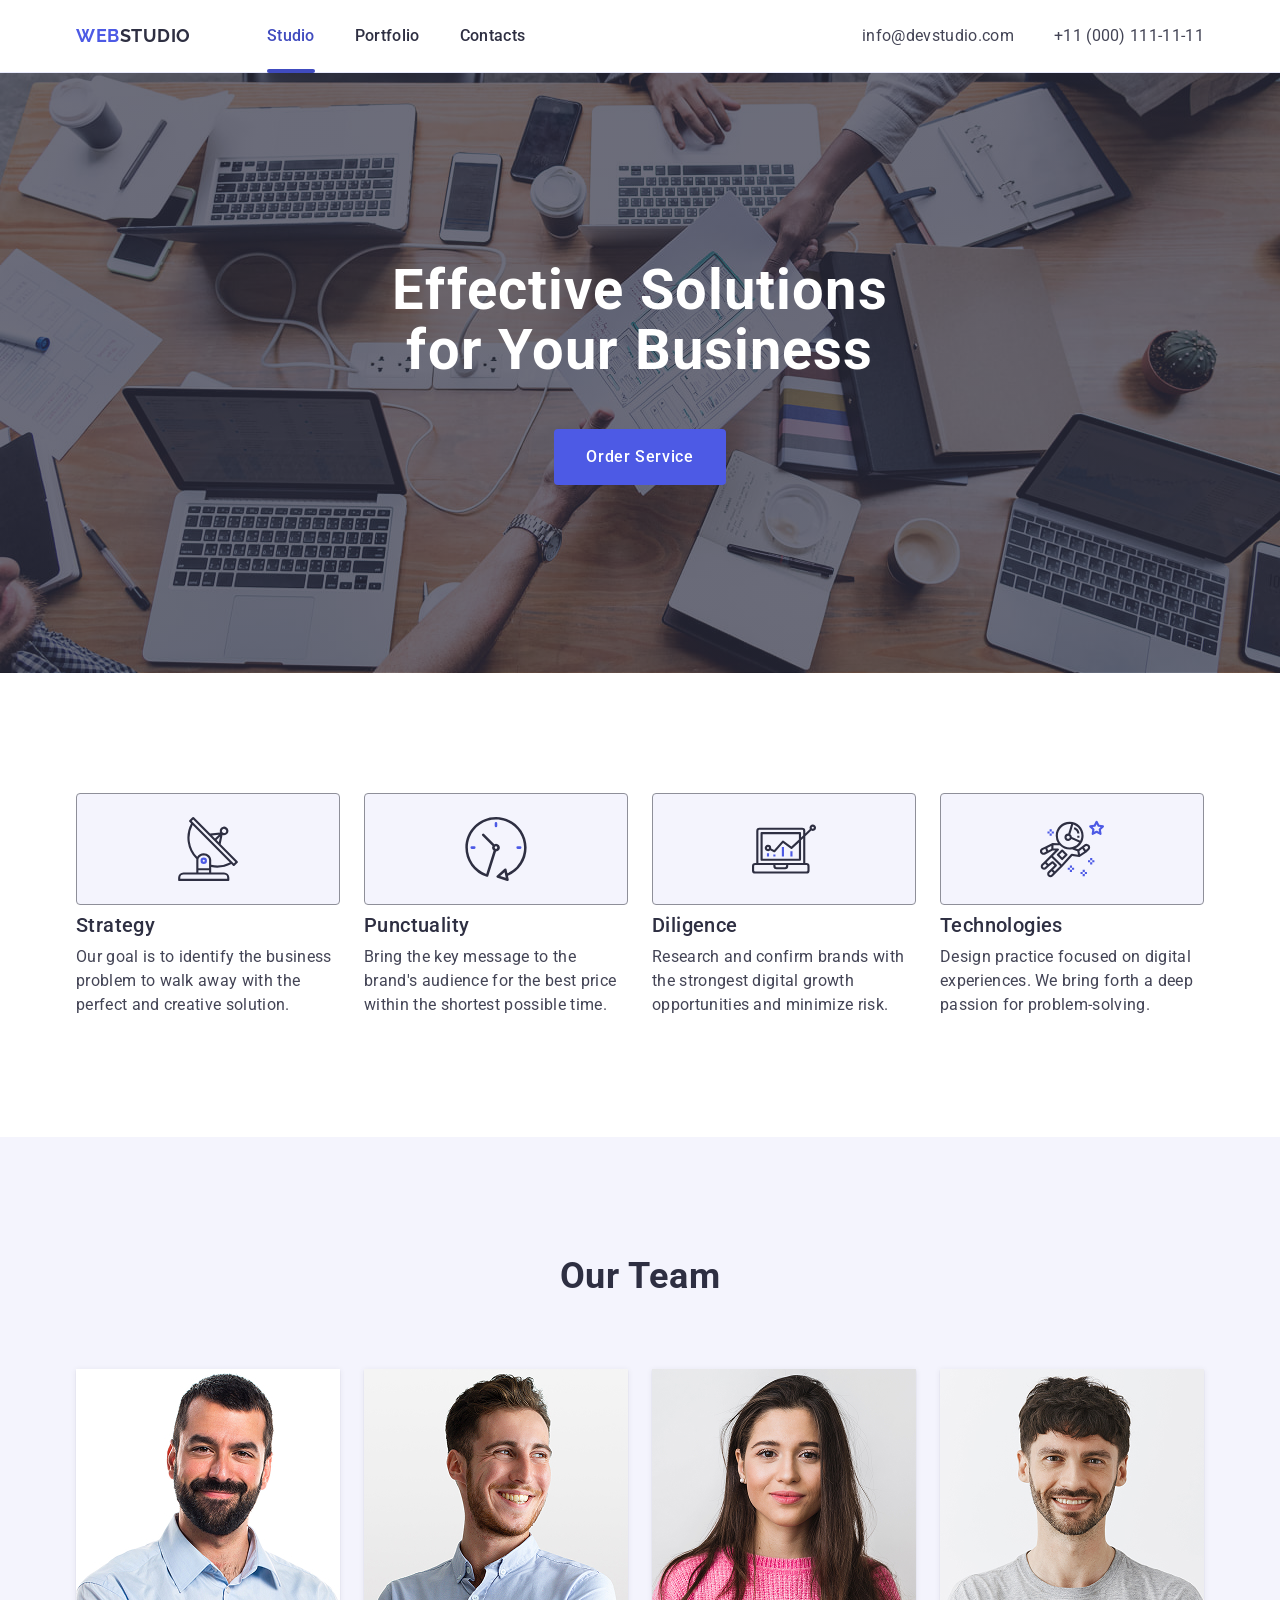
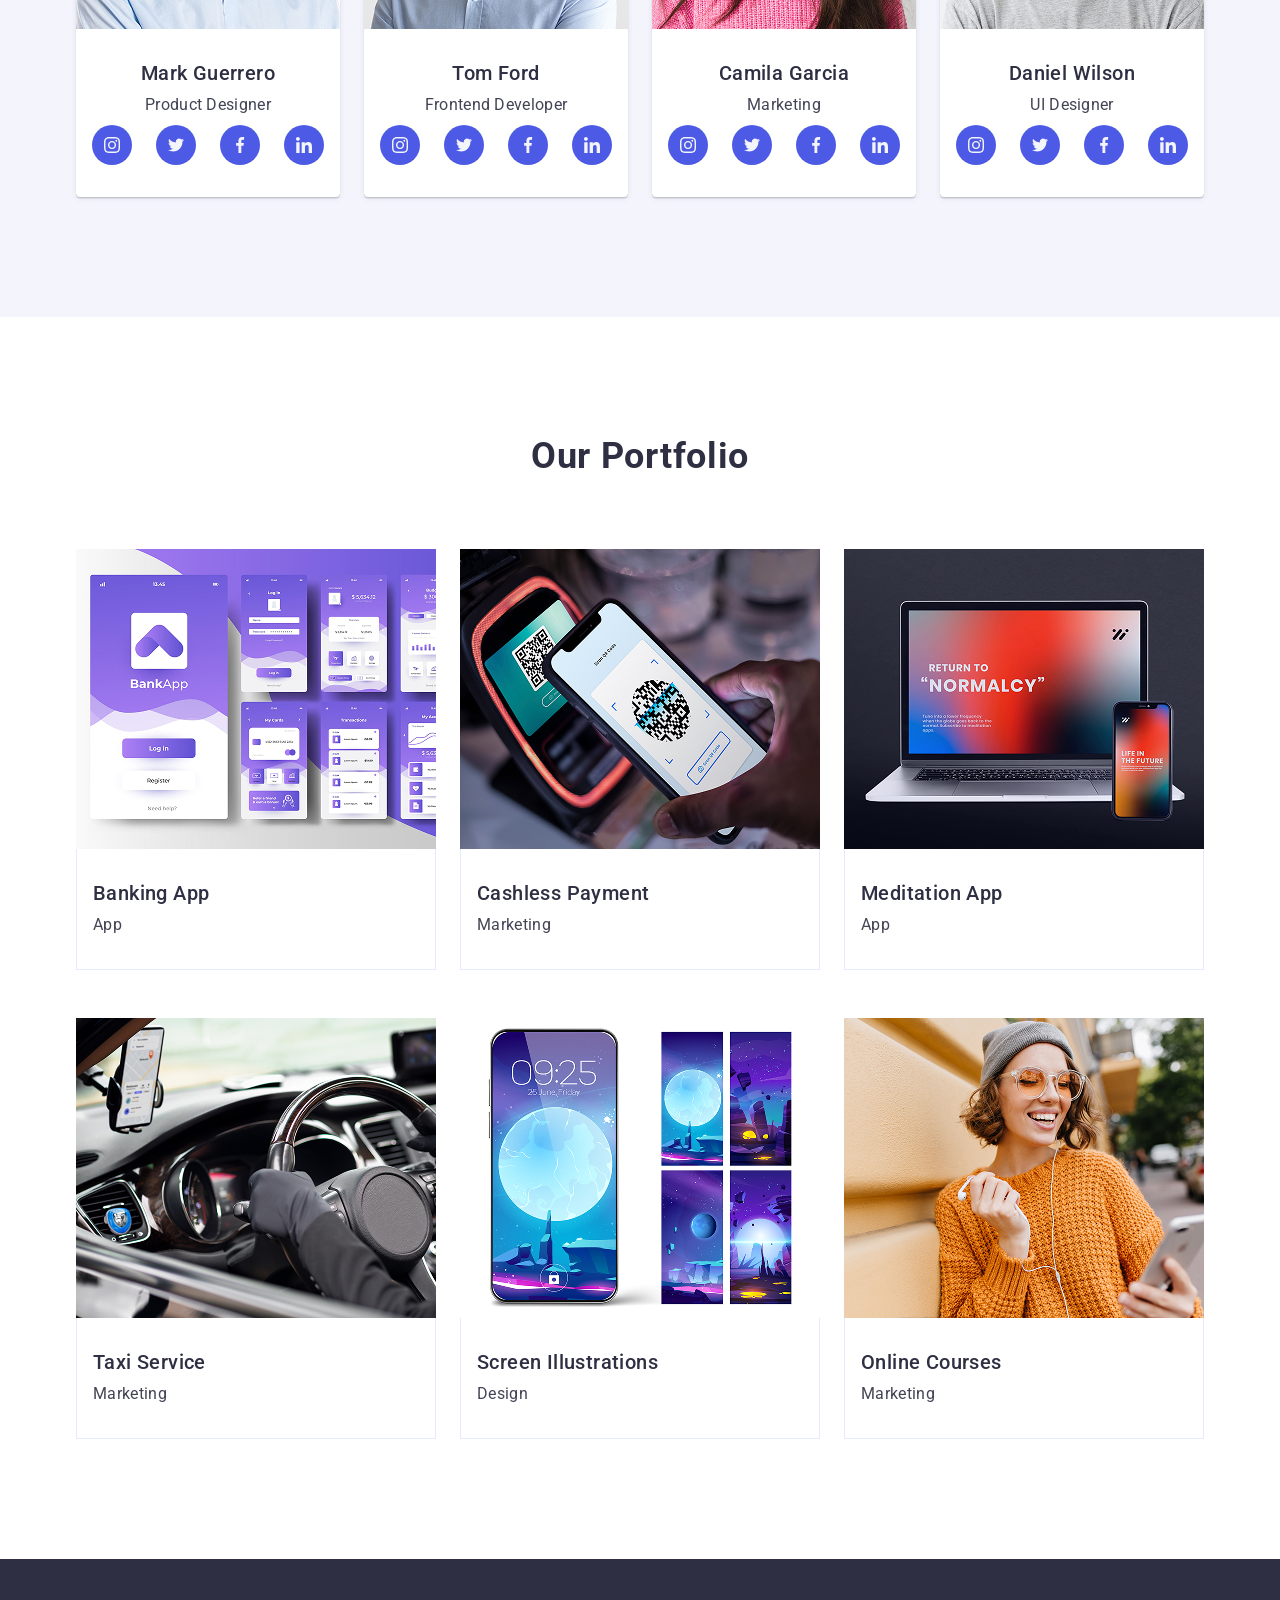
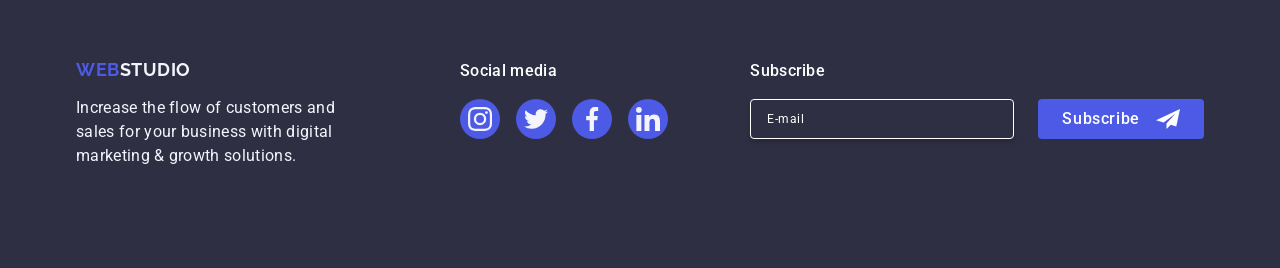
==== commit 11906a02: "organize images into subfolders, add lazy loading and 1x/2x srcset" ====
--- a/index.html
+++ b/index.html
@@ -52,14 +52,15 @@
             </li>
           </ul>
         </address>
-        <button class="burger-btn" type="button">
+        <button class="burger-btn" type="button" data-menu-open>
           <svg class="burger-icon" width="24" height="24">
-            <use href="./images/icons.svg#icon-burger"></use>
+            <use href="./images/icons/icons.svg#icon-burger"></use>
           </svg>
         </button>
       </div>
     </header>
     <main>
+      <!-- HERO -->
       <section class="section-hero">
         <div class="container">
           <h1 class="hero-title">Effective Solutions for Your Business</h1>
@@ -68,14 +69,16 @@
           </button>
         </div>
       </section>
-      <section class="section-features hidden">
+
+      <!-- FEATURES -->
+      <section class="section-features">
         <div class="container">
           <h2 class="visually-hidden">Our Features</h2>
           <ul class="features-list">
             <li class="features-item">
               <div class="features-icon-container">
                 <svg class="features-icon" width="64" height="64">
-                  <use href="./images/icons.svg#icon-antenna"></use>
+                  <use href="./images/icons/icons.svg#icon-antenna"></use>
                 </svg>
               </div>
               <h3 class="features-subtitle">Strategy</h3>
@@ -87,7 +90,7 @@
             <li class="features-item">
               <div class="features-icon-container">
                 <svg class="features-icon" width="64" height="64">
-                  <use href="./images/icons.svg#icon-clock"></use>
+                  <use href="./images/icons/icons.svg#icon-clock"></use>
                 </svg>
               </div>
               <h3 class="features-subtitle">Punctuality</h3>
@@ -99,7 +102,7 @@
             <li class="features-item">
               <div class="features-icon-container">
                 <svg class="features-icon" width="64" height="64">
-                  <use href="./images/icons.svg#icon-diagram"></use>
+                  <use href="./images/icons/icons.svg#icon-diagram"></use>
                 </svg>
               </div>
               <h3 class="features-subtitle">Diligence</h3>
@@ -111,7 +114,7 @@
             <li class="features-item">
               <div class="features-icon-container">
                 <svg class="features-icon" width="64" height="64">
-                  <use href="./images/icons.svg#icon-astronaut"></use>
+                  <use href="./images/icons/icons.svg#icon-astronaut"></use>
                 </svg>
               </div>
               <h3 class="features-subtitle">Technologies</h3>
@@ -123,16 +126,23 @@
           </ul>
         </div>
       </section>
-      <section class="section-team hidden">
+
+      <!-- TEAM -->
+      <section class="section-team">
         <div class="container">
           <h2 class="team-title">Our Team</h2>
           <ul class="team-list">
             <li class="team-item">
               <img
-                src="./images/mark-guerrero.jpg"
+                srcset="
+                  ./images/team/mark-guerrero.jpg    1x,
+                  ./images/team/mark-guerrero@2x.jpg 2x
+                "
+                src="./images/team/mark-guerrero.jpg"
                 width="264"
                 height="260"
                 alt="Mark Guerrero"
+                loading="lazy"
               />
               <div class="team-info-block">
                 <h3 class="team-member">Mark Guerrero</h3>
@@ -147,7 +157,9 @@
                       aria-label="Instagram"
                     >
                       <svg class="social-icon" width="16" height="16">
-                        <use href="./images/icons.svg#icon-instagram"></use>
+                        <use
+                          href="./images/icons/icons.svg#icon-instagram"
+                        ></use>
                       </svg>
                     </a>
                   </li>
@@ -160,7 +172,7 @@
                       aria-label="Twitter"
                     >
                       <svg class="social-icon" width="16" height="16">
-                        <use href="./images/icons.svg#icon-twitter"></use>
+                        <use href="./images/icons/icons.svg#icon-twitter"></use>
                       </svg>
                     </a>
                   </li>
@@ -173,7 +185,9 @@
                       aria-label="Facebook"
                     >
                       <svg class="social-icon" width="16" height="16">
-                        <use href="./images/icons.svg#icon-facebook"></use>
+                        <use
+                          href="./images/icons/icons.svg#icon-facebook"
+                        ></use>
                       </svg>
                     </a>
                   </li>
@@ -186,7 +200,9 @@
                       aria-label="LinkedIn"
                     >
                       <svg class="social-icon" width="16" height="16">
-                        <use href="./images/icons.svg#icon-linkedin"></use>
+                        <use
+                          href="./images/icons/icons.svg#icon-linkedin"
+                        ></use>
                       </svg>
                     </a>
                   </li>
@@ -195,10 +211,15 @@
             </li>
             <li class="team-item">
               <img
-                src="./images/tom-ford.jpg"
+                srcset="
+                  ./images/team/tom-ford.jpg    1x,
+                  ./images/team/tom-ford@2x.jpg 2x
+                "
+                src="./images/team/tom-ford.jpg"
                 width="264"
                 height="260"
                 alt="Tom Ford"
+                loading="lazy"
               />
               <div class="team-info-block">
                 <h3 class="team-member">Tom Ford</h3>
@@ -213,7 +234,9 @@
                       aria-label="Instagram"
                     >
                       <svg class="social-icon" width="16" height="16">
-                        <use href="./images/icons.svg#icon-instagram"></use>
+                        <use
+                          href="./images/icons/icons.svg#icon-instagram"
+                        ></use>
                       </svg>
                     </a>
                   </li>
@@ -226,7 +249,7 @@
                       aria-label="Twitter"
                     >
                       <svg class="social-icon" width="16" height="16">
-                        <use href="./images/icons.svg#icon-twitter"></use>
+                        <use href="./images/icons/icons.svg#icon-twitter"></use>
                       </svg>
                     </a>
                   </li>
@@ -239,7 +262,9 @@
                       aria-label="Facebook"
                     >
                       <svg class="social-icon" width="16" height="16">
-                        <use href="./images/icons.svg#icon-facebook"></use>
+                        <use
+                          href="./images/icons/icons.svg#icon-facebook"
+                        ></use>
                       </svg>
                     </a>
                   </li>
@@ -252,7 +277,9 @@
                       aria-label="LinkedIn"
                     >
                       <svg class="social-icon" width="16" height="16">
-                        <use href="./images/icons.svg#icon-linkedin"></use>
+                        <use
+                          href="./images/icons/icons.svg#icon-linkedin"
+                        ></use>
                       </svg>
                     </a>
                   </li>
@@ -261,10 +288,15 @@
             </li>
             <li class="team-item">
               <img
-                src="./images/camila-garcia.jpg"
+                srcset="
+                  ./images/team/camila-garcia.jpg    1x,
+                  ./images/team/camila-garcia@2x.jpg 2x
+                "
+                src="./images/team/camila-garcia.jpg"
                 width="264"
                 height="260"
                 alt="Camila Garcia"
+                loading="lazy"
               />
               <div class="team-info-block">
                 <h3 class="team-member">Camila Garcia</h3>
@@ -279,7 +311,9 @@
                       aria-label="Instagram"
                     >
                       <svg class="social-icon" width="16" height="16">
-                        <use href="./images/icons.svg#icon-instagram"></use>
+                        <use
+                          href="./images/icons/icons.svg#icon-instagram"
+                        ></use>
                       </svg>
                     </a>
                   </li>
@@ -292,7 +326,7 @@
                       aria-label="Twitter"
                     >
                       <svg class="social-icon" width="16" height="16">
-                        <use href="./images/icons.svg#icon-twitter"></use>
+                        <use href="./images/icons/icons.svg#icon-twitter"></use>
                       </svg>
                     </a>
                   </li>
@@ -305,7 +339,9 @@
                       aria-label="Facebook"
                     >
                       <svg class="social-icon" width="16" height="16">
-                        <use href="./images/icons.svg#icon-facebook"></use>
+                        <use
+                          href="./images/icons/icons.svg#icon-facebook"
+                        ></use>
                       </svg>
                     </a>
                   </li>
@@ -318,7 +354,9 @@
                       aria-label="LinkedIn"
                     >
                       <svg class="social-icon" width="16" height="16">
-                        <use href="./images/icons.svg#icon-linkedin"></use>
+                        <use
+                          href="./images/icons/icons.svg#icon-linkedin"
+                        ></use>
                       </svg>
                     </a>
                   </li>
@@ -327,10 +365,15 @@
             </li>
             <li class="team-item">
               <img
-                src="./images/daniel-wilson.jpg"
+                srcset="
+                  ./images/team/daniel-wilson.jpg    1x,
+                  ./images/team/daniel-wilson@2x.jpg 2x
+                "
+                src="./images/team/daniel-wilson.jpg"
                 width="264"
                 height="260"
                 alt="Daniel Wilson"
+                loading="lazy"
               />
               <div class="team-info-block">
                 <h3 class="team-member">Daniel Wilson</h3>
@@ -345,7 +388,9 @@
                       aria-label="Instagram"
                     >
                       <svg class="social-icon" width="16" height="16">
-                        <use href="./images/icons.svg#icon-instagram"></use>
+                        <use
+                          href="./images/icons/icons.svg#icon-instagram"
+                        ></use>
                       </svg>
                     </a>
                   </li>
@@ -358,7 +403,7 @@
                       aria-label="Twitter"
                     >
                       <svg class="social-icon" width="16" height="16">
-                        <use href="./images/icons.svg#icon-twitter"></use>
+                        <use href="./images/icons/icons.svg#icon-twitter"></use>
                       </svg>
                     </a>
                   </li>
@@ -371,7 +416,9 @@
                       aria-label="Facebook"
                     >
                       <svg class="social-icon" width="16" height="16">
-                        <use href="./images/icons.svg#icon-facebook"></use>
+                        <use
+                          href="./images/icons/icons.svg#icon-facebook"
+                        ></use>
                       </svg>
                     </a>
                   </li>
@@ -384,7 +431,9 @@
                       aria-label="LinkedIn"
                     >
                       <svg class="social-icon" width="16" height="16">
-                        <use href="./images/icons.svg#icon-linkedin"></use>
+                        <use
+                          href="./images/icons/icons.svg#icon-linkedin"
+                        ></use>
                       </svg>
                     </a>
                   </li>
@@ -394,18 +443,41 @@
           </ul>
         </div>
       </section>
-      <section class="section-portfolio hidden">
+
+      <!-- PORTFOLIO -->
+      <section class="section-portfolio" id="portfolio">
         <div class="container">
           <h2 class="portfolio-title">Our Portfolio</h2>
           <ul class="portfolio-list">
             <li class="portfolio-item">
               <div class="portfolio-img-wrapper">
-                <img
-                  src="./images/banking-app.jpg"
-                  width="360"
-                  height="300"
-                  alt="Banking App"
-                />
+                <picture>
+                  <source
+                    media="(min-width: 1158px)"
+                    srcset="
+                      ./images/portfolio/banking-app.jpg    1x,
+                      ./images/portfolio/banking-app@2x.jpg 2x
+                    "
+                  />
+                  <source
+                    media="(min-width: 768px)"
+                    srcset="
+                      ./images/portfolio/banking-app-tablet.jpg    1x,
+                      ./images/portfolio/banking-app-tablet@2x.jpg 2x
+                    "
+                  />
+                  <img
+                    srcset="
+                      ./images/portfolio/banking-app-mobile.jpg    1x,
+                      ./images/portfolio/banking-app-mobile@2x.jpg 2x
+                    "
+                    src="./images/portfolio/banking-app-mobile.jpg"
+                    width="360"
+                    height="300"
+                    alt="Banking App"
+                    loading="lazy"
+                  />
+                </picture>
                 <p class="portfolio-overlay">
                   14 Stylish and User-Friendly App Design Concepts · Task
                   Manager App · Calorie Tracker App · Exotic Fruit Ecommerce App
@@ -419,12 +491,33 @@
             </li>
             <li class="portfolio-item">
               <div class="portfolio-img-wrapper">
-                <img
-                  src="./images/cashless-payment.jpg"
-                  width="360"
-                  height="300"
-                  alt="Cashless Payment"
-                />
+                <picture>
+                  <source
+                    media="(min-width: 1158px)"
+                    srcset="
+                      ./images/portfolio/cashless-payment.jpg    1x,
+                      ./images/portfolio/cashless-payment@2x.jpg 2x
+                    "
+                  />
+                  <source
+                    media="(min-width: 768px)"
+                    srcset="
+                      ./images/portfolio/cashless-payment-tablet.jpg    1x,
+                      ./images/portfolio/cashless-payment-tablet@2x.jpg 2x
+                    "
+                  />
+                  <img
+                    srcset="
+                      ./images/portfolio/cashless-payment-mobile.jpg    1x,
+                      ./images/portfolio/cashless-payment-mobile@2x.jpg 2x
+                    "
+                    src="./images/portfolio/cashless-payment-mobile.jpg"
+                    width="360"
+                    height="300"
+                    alt="Cashless Payment"
+                    loading="lazy"
+                  />
+                </picture>
                 <p class="portfolio-overlay">
                   14 Stylish and User-Friendly App Design Concepts · Task
                   Manager App · Calorie Tracker App · Exotic Fruit Ecommerce App
@@ -438,12 +531,33 @@
             </li>
             <li class="portfolio-item">
               <div class="portfolio-img-wrapper">
-                <img
-                  src="./images/meditation-app.jpg"
-                  width="360"
-                  height="300"
-                  alt="Meditation App"
-                />
+                <picture>
+                  <source
+                    media="(min-width: 1158px)"
+                    srcset="
+                      ./images/portfolio/meditation-app.jpg    1x,
+                      ./images/portfolio/meditation-app@2x.jpg 2x
+                    "
+                  />
+                  <source
+                    media="(min-width: 768px)"
+                    srcset="
+                      ./images/portfolio/meditation-app-tablet.jpg    1x,
+                      ./images/portfolio/meditation-app-tablet@2x.jpg 2x
+                    "
+                  />
+                  <img
+                    srcset="
+                      ./images/portfolio/meditation-app-mobile.jpg    1x,
+                      ./images/portfolio/meditation-app-mobile@2x.jpg 2x
+                    "
+                    src="./images/portfolio/meditation-app-mobile.jpg"
+                    width="360"
+                    height="300"
+                    alt="Meditation App"
+                    loading="lazy"
+                  />
+                </picture>
                 <p class="portfolio-overlay">
                   14 Stylish and User-Friendly App Design Concepts · Task
                   Manager App · Calorie Tracker App · Exotic Fruit Ecommerce App
@@ -457,12 +571,33 @@
             </li>
             <li class="portfolio-item">
               <div class="portfolio-img-wrapper">
-                <img
-                  src="./images/taxi-service.jpg"
-                  width="360"
-                  height="300"
-                  alt="Taxi Service"
-                />
+                <picture>
+                  <source
+                    media="(min-width: 1158px)"
+                    srcset="
+                      ./images/portfolio/taxi-service.jpg    1x,
+                      ./images/portfolio/taxi-service@2x.jpg 2x
+                    "
+                  />
+                  <source
+                    media="(min-width: 768px)"
+                    srcset="
+                      ./images/portfolio/taxi-service-tablet.jpg    1x,
+                      ./images/portfolio/taxi-service-tablet@2x.jpg 2x
+                    "
+                  />
+                  <img
+                    srcset="
+                      ./images/portfolio/taxi-service-mobile.jpg    1x,
+                      ./images/portfolio/taxi-service-mobile@2x.jpg 2x
+                    "
+                    src="./images/portfolio/taxi-service-mobile.jpg"
+                    width="360"
+                    height="300"
+                    alt="Taxi Service"
+                    loading="lazy"
+                  />
+                </picture>
                 <p class="portfolio-overlay">
                   14 Stylish and User-Friendly App Design Concepts · Task
                   Manager App · Calorie Tracker App · Exotic Fruit Ecommerce App
@@ -476,12 +611,33 @@
             </li>
             <li class="portfolio-item">
               <div class="portfolio-img-wrapper">
-                <img
-                  src="./images/screen-illustrations.jpg"
-                  width="360"
-                  height="300"
-                  alt="Screen Illustrations"
-                />
+                <picture>
+                  <source
+                    media="(min-width: 1158px)"
+                    srcset="
+                      ./images/portfolio/screen-illustrations.jpg    1x,
+                      ./images/portfolio/screen-illustrations@2x.jpg 2x
+                    "
+                  />
+                  <source
+                    media="(min-width: 768px)"
+                    srcset="
+                      ./images/portfolio/screen-illustrations-tablet.jpg    1x,
+                      ./images/portfolio/screen-illustrations-tablet@2x.jpg 2x
+                    "
+                  />
+                  <img
+                    srcset="
+                      ./images/portfolio/screen-illustrations-mobile.jpg    1x,
+                      ./images/portfolio/screen-illustrations-mobile@2x.jpg 2x
+                    "
+                    src="./images/portfolio/screen-illustrations-mobile.jpg"
+                    width="360"
+                    height="300"
+                    alt="Screen Illustrations"
+                    loading="lazy"
+                  />
+                </picture>
                 <p class="portfolio-overlay">
                   14 Stylish and User-Friendly App Design Concepts · Task
                   Manager App · Calorie Tracker App · Exotic Fruit Ecommerce App
@@ -495,12 +651,33 @@
             </li>
             <li class="portfolio-item">
               <div class="portfolio-img-wrapper">
-                <img
-                  src="./images/online-courses.jpg"
-                  width="360"
-                  height="300"
-                  alt="Online Courses"
-                />
+                <picture>
+                  <source
+                    media="(min-width: 1158px)"
+                    srcset="
+                      ./images/portfolio/online-courses.jpg    1x,
+                      ./images/portfolio/online-courses@2x.jpg 2x
+                    "
+                  />
+                  <source
+                    media="(min-width: 768px)"
+                    srcset="
+                      ./images/portfolio/online-courses-tablet.jpg    1x,
+                      ./images/portfolio/online-courses-tablet@2x.jpg 2x
+                    "
+                  />
+                  <img
+                    srcset="
+                      ./images/portfolio/online-courses-mobile.jpg    1x,
+                      ./images/portfolio/online-courses-mobile@2x.jpg 2x
+                    "
+                    src="./images/portfolio/online-courses-mobile.jpg"
+                    width="360"
+                    height="300"
+                    alt="Online Courses"
+                    loading="lazy"
+                  />
+                </picture>
                 <p class="portfolio-overlay">
                   14 Stylish and User-Friendly App Design Concepts · Task
                   Manager App · Calorie Tracker App · Exotic Fruit Ecommerce App
@@ -516,7 +693,9 @@
         </div>
       </section>
     </main>
-    <footer class="page-footer hidden">
+
+    <!-- FOOTER -->
+    <footer class="page-footer" id="contacts">
       <div class="container footer-container">
         <div class="footer-logo-block">
           <a class="logo footer-logo" href="./index.html"
@@ -539,7 +718,7 @@
                 aria-label="Instagram"
               >
                 <svg class="footer-social-icon" width="24" height="24">
-                  <use href="./images/icons.svg#icon-instagram"></use>
+                  <use href="./images/icons/icons.svg#icon-instagram"></use>
                 </svg>
               </a>
             </li>
@@ -552,7 +731,7 @@
                 aria-label="Twitter"
               >
                 <svg class="footer-social-icon" width="24" height="24">
-                  <use href="./images/icons.svg#icon-twitter"></use>
+                  <use href="./images/icons/icons.svg#icon-twitter"></use>
                 </svg>
               </a>
             </li>
@@ -565,7 +744,7 @@
                 aria-label="Facebook"
               >
                 <svg class="footer-social-icon" width="24" height="24">
-                  <use href="./images/icons.svg#icon-facebook"></use>
+                  <use href="./images/icons/icons.svg#icon-facebook"></use>
                 </svg>
               </a>
             </li>
@@ -578,7 +757,7 @@
                 aria-label="LinkedIn"
               >
                 <svg class="footer-social-icon" width="24" height="24">
-                  <use href="./images/icons.svg#icon-linkedin"></use>
+                  <use href="./images/icons/icons.svg#icon-linkedin"></use>
                 </svg>
               </a>
             </li>
@@ -598,18 +777,116 @@
             <button class="footer-subscribe-button" type="submit">
               Subscribe
               <svg class="footer-subscribe-icon" width="24" height="24">
-                <use href="./images/icons.svg#icon-send"></use>
+                <use href="./images/icons/icons.svg#icon-send"></use>
               </svg>
             </button>
           </form>
         </div>
       </div>
     </footer>
+
+    <!-- MOBILE MENU -->
+    <div class="mobile-menu" data-menu>
+      <div class="mobile-menu-container">
+        <button class="mobile-menu-close" type="button" data-menu-close>
+          <svg class="mobile-menu-close-icon" width="8" height="8">
+            <use href="./images/icons/icons.svg#icon-close-black"></use>
+          </svg>
+        </button>
+        <nav class="mobile-menu-nav">
+          <ul class="mobile-menu-list">
+            <li class="mobile-menu-item">
+              <a class="mobile-menu-link current" href="./index.html">Studio</a>
+            </li>
+            <li class="mobile-menu-item">
+              <a class="mobile-menu-link" href="#portfolio">Portfolio</a>
+            </li>
+            <li class="mobile-menu-item">
+              <a class="mobile-menu-link" href="#contacts">Contacts</a>
+            </li>
+          </ul>
+        </nav>
+        <div class="mobile-menu-bottom">
+          <address class="mobile-menu-address">
+            <ul class="mobile-menu-contact-list">
+              <li class="mobile-menu-contact-item">
+                <a class="mobile-menu-contact-link" href="tel:+110001111111"
+                  >+11 (000) 111-11-11</a
+                >
+              </li>
+              <li class="mobile-menu-contact-item">
+                <a
+                  class="mobile-menu-contact-link"
+                  href="mailto:info@devstudio.com"
+                  >info@devstudio.com</a
+                >
+              </li>
+            </ul>
+          </address>
+          <ul class="mobile-menu-social-list">
+            <li class="social-item">
+              <a
+                class="social-link"
+                href="https://instagram.com"
+                target="_blank"
+                rel="noopener noreferrer"
+                aria-label="Instagram"
+              >
+                <svg class="social-icon" width="24" height="24">
+                  <use href="./images/icons/icons.svg#icon-instagram"></use>
+                </svg>
+              </a>
+            </li>
+            <li class="social-item">
+              <a
+                class="social-link"
+                href="https://twitter.com"
+                target="_blank"
+                rel="noopener noreferrer"
+                aria-label="Twitter"
+              >
+                <svg class="social-icon" width="24" height="24">
+                  <use href="./images/icons/icons.svg#icon-twitter"></use>
+                </svg>
+              </a>
+            </li>
+            <li class="social-item">
+              <a
+                class="social-link"
+                href="https://facebook.com"
+                target="_blank"
+                rel="noopener noreferrer"
+                aria-label="Facebook"
+              >
+                <svg class="social-icon" width="24" height="24">
+                  <use href="./images/icons/icons.svg#icon-facebook"></use>
+                </svg>
+              </a>
+            </li>
+            <li class="social-item">
+              <a
+                class="social-link"
+                href="https://linkedin.com"
+                target="_blank"
+                rel="noopener noreferrer"
+                aria-label="LinkedIn"
+              >
+                <svg class="social-icon" width="24" height="24">
+                  <use href="./images/icons/icons.svg#icon-linkedin"></use>
+                </svg>
+              </a>
+            </li>
+          </ul>
+        </div>
+      </div>
+    </div>
+
+    <!-- MODAL -->
     <div class="backdrop" data-modal>
       <div class="modal">
         <button class="close-button" type="button" data-modal-close>
           <svg width="8" height="8" class="icon-close">
-            <use href="./images/icons.svg#icon-close-black"></use>
+            <use href="./images/icons/icons.svg#icon-close-black"></use>
           </svg>
         </button>
         <p class="contact-form-title">
@@ -628,7 +905,7 @@
                 required
               />
               <svg class="modal-input-icon" width="18" height="24">
-                <use href="./images/icons.svg#icon-person"></use>
+                <use href="./images/icons/icons.svg#icon-person"></use>
               </svg>
             </div>
           </div>
@@ -645,7 +922,7 @@
                 required
               />
               <svg class="modal-input-icon" width="18" height="24">
-                <use href="./images/icons.svg#icon-phone"></use>
+                <use href="./images/icons/icons.svg#icon-phone"></use>
               </svg>
             </div>
           </div>
@@ -662,7 +939,7 @@
                 required
               />
               <svg class="modal-input-icon" width="18" height="24">
-                <use href="./images/icons.svg#icon-email"></use>
+                <use href="./images/icons/icons.svg#icon-email"></use>
               </svg>
             </div>
           </div>
@@ -688,7 +965,7 @@
             <label class="modal-agreement" for="user-privacy">
               <span class="privacy-policy-block">
                 <svg class="privacy-policy-icon" width="10" height="8">
-                  <use href="./images/icons.svg#icon-checkbox"></use>
+                  <use href="./images/icons/icons.svg#icon-checkbox"></use>
                 </svg>
               </span>
               I accept the terms and conditions of the
--- a/css/styles.css
+++ b/css/styles.css
@@ -1,8 +1,5 @@
-.hidden {
-  display: none;
-}
-
-/* #region Base Styles */
+/* #region BASE STYLES */
+
 body {
   font-family: 'Roboto', sans-serif;
   color: #434455;
@@ -30,13 +27,6 @@
   text-decoration: none;
 }
 
-img {
-  display: block;
-  max-width: 100%;
-  height: auto;
-}
-
-/* to make images responsive to their parent container size */
 img {
   display: block;
   max-width: 100%;
@@ -55,14 +45,17 @@
   clip: rect(0 0 0 0);
   overflow: hidden;
 }
+
+.no-scroll {
+  overflow: hidden;
+}
 /* #endregion */
 
-/* #region Common */
-/* common */
+/* #region CONTAINER */
 
 .container {
   max-width: 320px;
-  padding: 0 16 px;
+  padding: 0 16px;
   margin: 0 auto;
 }
 
@@ -78,39 +71,9 @@
     padding: 0 15px;
   }
 }
-/* header */
-
-.page-header {
-  border-bottom: 1px solid #e7e9fc;
-  box-shadow:
-    0 2px 1px rgba(46, 47, 66, 0.08),
-    0 1px 1px rgba(46, 47, 66, 0.16),
-    0 1px 6px rgba(46, 47, 66, 0.08);
-}
-
-.header-container {
-  display: flex;
-  justify-content: space-between;
-  align-items: center;
-  max-width: 320px;
-
-  @media screen and (max-width: 767px) {
-    height: 56px;
-  }
-
-  @media screen and (width >= 768px) {
-    max-width: 768px;
-  }
-
-  @media screen and (width >= 1158px) {
-    max-width: 1158px;
-  }
-}
-
-.nav-list,
-.contact {
-  display: none;
-}
+/* #endregion */
+
+/* #region LOGO */
 
 .logo {
   font-family: 'Raleway', sans-serif;
@@ -122,18 +85,1269 @@
   color: #4d5ae5;
 }
 
+.header-logo .logo-part {
+  color: #2e2f42;
+}
+
+.footer-logo .logo-part {
+  color: #f4f4fd;
+}
+/* #endregion */
+
+/* #region HEADER */
+
+.page-header {
+  border-bottom: 1px solid #e7e9fc;
+  box-shadow:
+    0 2px 1px rgba(46, 47, 66, 0.08),
+    0 1px 1px rgba(46, 47, 66, 0.16),
+    0 1px 6px rgba(46, 47, 66, 0.08);
+}
+
+.header-container {
+  display: flex;
+  justify-content: space-between;
+  align-items: center;
+}
+
+@media screen and (max-width: 767px) {
+  .header-container {
+    height: 56px;
+  }
+}
+
+.header-nav {
+  display: flex;
+  align-items: center;
+}
+
 .header-logo {
   padding: 16px 0;
   display: block;
 }
 
-.header-logo .logo-part {
+@media screen and (min-width: 768px) {
+  .header-logo {
+    padding: 24px 0;
+    margin-right: 120px;
+  }
+}
+
+@media screen and (min-width: 1158px) {
+  .header-logo {
+    margin-right: 76px;
+  }
+}
+
+/* Nav-list is hidden for mobile */
+
+.nav-list {
+  display: none;
+}
+
+@media screen and (min-width: 768px) {
+  .nav-list {
+    display: flex;
+    align-items: center;
+    gap: 40px;
+  }
+}
+
+.nav-link {
+  position: relative;
+  display: block;
+  padding: 24px 0;
+  font-weight: 500;
+  font-size: 16px;
+  line-height: 1.5;
+  letter-spacing: 0.02em;
   color: #2e2f42;
-}
+  transition: color 250ms cubic-bezier(0.4, 0, 0.2, 1);
+}
+
+.nav-link::after {
+  content: '';
+  position: absolute;
+  left: 0;
+  bottom: -1px;
+  width: 100%;
+  height: 4px;
+  border-radius: 2px;
+  background-color: #404bbf;
+  opacity: 0;
+  transition: opacity 250ms cubic-bezier(0.4, 0, 0.2, 1);
+}
+
+.nav-link.current {
+  color: #404bbf;
+}
+
+.nav-link.current::after {
+  opacity: 1;
+}
+
+.nav-link:hover,
+.nav-link:focus {
+  color: #404bbf;
+}
+
+.nav-link:hover::after,
+.nav-link:focus::after {
+  opacity: 1;
+}
+
+/* Address is hidden for mobile */
+
+.contact {
+  font-style: normal;
+  display: none;
+}
+
+@media screen and (min-width: 768px) {
+  .contact {
+    display: block;
+    margin-left: auto;
+  }
+}
+
+.contact-list {
+  display: flex;
+  flex-direction: column;
+  gap: 12px;
+}
+
+@media screen and (min-width: 1158px) {
+  .contact-list {
+    flex-direction: row;
+    gap: 40px;
+  }
+}
+
+.contact-link {
+  display: block;
+  font-size: 12px;
+  line-height: 1.17;
+  letter-spacing: 0.04em;
+  color: #434455;
+  transition: color 250ms cubic-bezier(0.4, 0, 0.2, 1);
+}
+
+@media screen and (min-width: 1158px) {
+  .contact-link {
+    padding: 24px 0;
+    font-size: 16px;
+    line-height: 1.5;
+    letter-spacing: 0.02em;
+  }
+}
+
+.contact-link:hover,
+.contact-link:focus {
+  color: #404bbf;
+}
+
+/* BURGER */
 
 .burger-btn {
+  display: inline-flex;
+  align-items: center;
+  justify-content: center;
+  background-color: transparent;
+  border: none;
+  outline: none;
+  margin-left: auto;
+}
+
+@media screen and (min-width: 768px) {
+  .burger-btn {
+    display: none;
+  }
+}
+
+.burger-icon {
+  stroke: #2f2f37;
+}
+
+/* #endregion */
+
+/* #region HERO */
+
+.section-hero {
+  max-width: 320px;
+  margin: 0 auto;
+  padding: 72px 0;
+  background-color: #2e2f42;
+  background-image:
+    linear-gradient(rgba(46, 47, 66, 0.7), rgba(46, 47, 66, 0.7)),
+    url(../images/people-office-mobile.jpg);
+  background-repeat: no-repeat;
+  background-position: center;
+  background-size: cover;
+}
+
+@media screen and (min-resolution: 192dpi) {
+  .section-hero {
+    background-image:
+      linear-gradient(rgba(46, 47, 66, 0.7), rgba(46, 47, 66, 0.7)),
+      url(../images/people-office-mobile@2x.jpg);
+  }
+}
+
+@media screen and (min-width: 768px) {
+  .section-hero {
+    max-width: 768px;
+    padding: 112px 0;
+    background-image:
+      linear-gradient(rgba(46, 47, 66, 0.7), rgba(46, 47, 66, 0.7)),
+      url(../images/people-office-tablet.jpg);
+  }
+}
+
+@media screen and (min-width: 768px) and (min-resolution: 192dpi) {
+  .section-hero {
+    background-image:
+      linear-gradient(rgba(46, 47, 66, 0.7), rgba(46, 47, 66, 0.7)),
+      url(../images/people-office-tablet@2x.jpg);
+  }
+}
+
+@media screen and (min-width: 1158px) {
+  .section-hero {
+    max-width: 1440px;
+    padding: 188px 0;
+    background-image:
+      linear-gradient(rgba(46, 47, 66, 0.7), rgba(46, 47, 66, 0.7)),
+      url(../images/people-office.jpg);
+  }
+}
+
+@media screen and (min-width: 1158px) and (min-resolution: 192dpi) {
+  .section-hero {
+    background-image:
+      linear-gradient(rgba(46, 47, 66, 0.7), rgba(46, 47, 66, 0.7)),
+      url(../images/people-office@2x.jpg);
+  }
+}
+
+.section-hero .container {
+  display: flex;
+  flex-direction: column;
+  align-items: center;
+}
+
+.hero-title {
+  display: block;
+  max-width: 216px;
+  margin-bottom: 72px;
+  font-weight: 700;
+  font-size: 36px;
+  line-height: 1.11;
+  letter-spacing: 0.02em;
+  text-align: center;
+  color: #ffffff;
+}
+
+@media screen and (min-width: 768px) {
+  .hero-title {
+    max-width: 496px;
+    margin-bottom: 36px;
+    font-size: 56px;
+    line-height: 1.07;
+  }
+}
+
+@media screen and (min-width: 1158px) {
+  .hero-title {
+    margin-bottom: 48px;
+  }
+}
+
+.hero-button {
+  display: block;
+  min-width: 169px;
+  border-radius: 4px;
+  border: none;
+  padding: 16px 32px;
+  font-weight: 500;
+  font-size: 16px;
+  line-height: 1.5;
+  letter-spacing: 0.04em;
+  cursor: pointer;
+  background-color: #4d5ae5;
+  color: #ffffff;
+  transition: background-color 250ms cubic-bezier(0.4, 0, 0.2, 1);
+}
+
+.hero-button:hover,
+.hero-button:focus {
+  background-color: #404bbf;
+}
+/* #endregion */
+
+/* #region FEATURES */
+
+.section-features {
+  padding: 96px 0;
+}
+
+@media screen and (min-width: 1158px) {
+  .section-features {
+    padding: 120px 0;
+  }
+}
+
+.features-list {
+  display: flex;
+  flex-direction: column;
+  gap: 72px;
+}
+
+@media screen and (min-width: 768px) {
+  .features-list {
+    flex-direction: row;
+    flex-wrap: wrap;
+    row-gap: 72px;
+    column-gap: 24px;
+  }
+}
+
+@media screen and (min-width: 1158px) {
+  .features-list {
+    flex-wrap: nowrap;
+    gap: 24px;
+  }
+}
+
+.features-item {
+  width: 100%;
+}
+
+@media screen and (min-width: 768px) {
+  .features-item {
+    width: calc((100% - 24px) / 2);
+  }
+}
+
+@media screen and (min-width: 1158px) {
+  .features-item {
+    width: calc((100% - 72px) / 4);
+  }
+}
+
+/* Icon container is hidden for mobile&tablet */
+
+.features-icon-container {
+  display: none;
+}
+
+@media screen and (min-width: 1158px) {
+  .features-icon-container {
+    display: flex;
+    align-items: center;
+    justify-content: center;
+    height: 112px;
+    margin-bottom: 8px;
+    border-radius: 4px;
+    border: 1px solid #8e8f99;
+    background-color: #f4f4fd;
+  }
+}
+
+.features-subtitle {
+  font-weight: 700;
+  font-size: 36px;
+  line-height: 1.11;
+  letter-spacing: 0.02em;
+  text-align: center;
+  color: #2e2f42;
+  margin-bottom: 8px;
+}
+
+@media screen and (min-width: 768px) {
+  .features-subtitle {
+    text-align: left;
+  }
+}
+
+@media screen and (min-width: 1158px) {
+  .features-subtitle {
+    font-weight: 500;
+    font-size: 20px;
+    line-height: 1.2;
+  }
+}
+
+.features-text {
+  font-weight: 500;
+  font-size: 16px;
+  line-height: 1.5;
+  letter-spacing: 0.02em;
+  color: #434455;
+}
+
+@media screen and (min-width: 1158px) {
+  .features-text {
+    font-weight: 400;
+  }
+}
+
+/* #endregion */
+
+/* #region TEAM */
+
+.section-team {
+  padding: 96px 0;
+  background-color: #f4f4fd;
+}
+
+@media screen and (min-width: 1158px) {
+  .section-team {
+    padding: 120px 0;
+  }
+}
+
+.team-title {
+  font-weight: 700;
+  font-size: 36px;
+  line-height: 1.11;
+  letter-spacing: 0.02em;
+  text-align: center;
+  text-transform: capitalize;
+  color: #2e2f42;
+  margin-bottom: 72px;
+}
+
+.team-list {
+  display: flex;
+  flex-direction: column;
+  align-items: center;
+  gap: 72px;
+}
+
+@media screen and (min-width: 768px) {
+  .team-list {
+    flex-direction: row;
+    flex-wrap: wrap;
+    justify-content: center;
+    gap: 64px 24px;
+  }
+}
+
+@media screen and (min-width: 1158px) {
+  .team-list {
+    flex-wrap: nowrap;
+    gap: 24px;
+  }
+}
+
+.team-item {
+  border-radius: 0 0 4px 4px;
+  background-color: #ffffff;
+  box-shadow:
+    0 1px 6px rgba(46, 47, 66, 0.08),
+    0 1px 1px rgba(46, 47, 66, 0.16),
+    0 2px 1px rgba(46, 47, 66, 0.08);
+}
+
+@media screen and (min-width: 768px) {
+  .team-item {
+    width: calc((100% - 24px) / 2);
+  }
+}
+
+@media screen and (min-width: 1158px) {
+  .team-item {
+    width: calc((100% - 72px) / 4);
+  }
+}
+
+.team-info-block {
+  padding: 32px 0;
+}
+
+.team-member {
+  font-weight: 500;
+  font-size: 20px;
+  line-height: 1.2;
+  letter-spacing: 0.02em;
+  text-align: center;
+  color: #2e2f42;
+  margin-bottom: 8px;
+}
+
+.team-role {
+  font-size: 16px;
+  line-height: 1.5;
+  letter-spacing: 0.02em;
+  text-align: center;
+  color: #434455;
+  margin-bottom: 8px;
+}
+
+.social-list {
+  display: flex;
+  justify-content: center;
+  gap: 24px;
+}
+
+.social-item {
+  width: 40px;
+  height: 40px;
+}
+
+.social-link {
+  display: flex;
+  align-items: center;
+  justify-content: center;
+  width: 100%;
+  height: 100%;
+  border-radius: 50%;
+  background-color: #4d5ae5;
+  transition: background-color 250ms cubic-bezier(0.4, 0, 0.2, 1);
+}
+
+.social-link:hover,
+.social-link:focus {
+  background-color: #404bbf;
+}
+
+.social-icon {
+  fill: #f4f4fd;
+}
+/* #endregion */
+
+/* #region PORTFOLIO */
+
+.section-portfolio {
+  padding: 96px 0;
+}
+
+@media screen and (min-width: 1158px) {
+  .section-portfolio {
+    padding: 120px 0;
+  }
+}
+
+.portfolio-title {
+  font-weight: 700;
+  font-size: 36px;
+  line-height: 1.11;
+  letter-spacing: 0.02em;
+  text-align: center;
+  color: #2e2f42;
+  text-transform: capitalize;
+  margin-bottom: 72px;
+}
+
+.portfolio-list {
+  display: flex;
+  flex-direction: column;
+  gap: 48px;
+}
+
+@media screen and (min-width: 768px) {
+  .portfolio-list {
+    flex-direction: row;
+    flex-wrap: wrap;
+    row-gap: 72px;
+    column-gap: 24px;
+  }
+}
+
+@media screen and (min-width: 1158px) {
+  .portfolio-list {
+    row-gap: 48px;
+  }
+}
+
+.portfolio-item {
+  width: 100%;
+  transition: box-shadow 250ms cubic-bezier(0.4, 0, 0.2, 1);
+}
+
+@media screen and (max-width: 1157px) {
+  .portfolio-item {
+    box-shadow:
+      0 1px 6px rgba(46, 47, 66, 0.08),
+      0 1px 1px rgba(46, 47, 66, 0.16),
+      0 2px 1px rgba(46, 47, 66, 0.08);
+  }
+}
+
+@media screen and (min-width: 768px) {
+  .portfolio-item {
+    width: calc((100% - 24px) / 2);
+  }
+}
+
+@media screen and (min-width: 1158px) {
+  .portfolio-item {
+    width: calc((100% - 48px) / 3);
+  }
+}
+
+.portfolio-item:hover {
+  box-shadow:
+    0 1px 6px rgba(46, 47, 66, 0.08),
+    0 1px 1px rgba(46, 47, 66, 0.16),
+    0 2px 1px rgba(46, 47, 66, 0.08);
+}
+
+.portfolio-img-wrapper {
+  position: relative;
+  overflow: hidden;
+}
+
+.portfolio-overlay {
+  position: absolute;
+  top: 0;
+  left: 0;
+  width: 100%;
+  height: 100%;
+  padding: 40px 32px;
+  font-size: 16px;
+  line-height: 1.5;
+  letter-spacing: 0.02em;
+  color: #f4f4fd;
+  background-color: #4d5ae5;
+  transform: translateY(100%);
+  transition: transform 250ms cubic-bezier(0.4, 0, 0.2, 1);
+}
+
+.portfolio-item:hover .portfolio-overlay {
+  transform: translateY(0%);
+}
+
+.portfolio-info {
+  padding: 32px 16px;
+  border: 1px solid #e7e9fc;
+  border-top: none;
+}
+
+.portfolio-subtitle {
+  font-weight: 500;
+  font-size: 20px;
+  line-height: 1.2;
+  letter-spacing: 0.02em;
+  margin-bottom: 8px;
+  color: #2e2f42;
+}
+
+.portfolio-text {
+  font-size: 16px;
+  line-height: 1.5;
+  letter-spacing: 0.02em;
+  color: #434455;
+}
+/* #endregion */
+
+/* #region FOOTER */
+
+.page-footer {
+  background-color: #2e2f42;
+  padding: 96px 0;
+}
+
+@media screen and (min-width: 1158px) {
+  .page-footer {
+    padding: 100px 0;
+  }
+}
+
+.footer-container {
+  display: flex;
+  flex-direction: column;
+  align-items: center;
+  gap: 72px;
+}
+
+@media screen and (min-width: 768px) and (max-width: 1157px) {
+  .footer-container {
+    flex-direction: row;
+    flex-wrap: wrap;
+    align-items: baseline;
+    gap: 72px 24px;
+    padding-left: 108px;
+  }
+}
+
+@media screen and (min-width: 1158px) {
+  .footer-container {
+    flex-direction: row;
+    align-items: baseline;
+    gap: 0;
+  }
+}
+
+.footer-logo-block {
+  text-align: center;
+}
+
+@media screen and (min-width: 768px) {
+  .footer-logo-block {
+    text-align: left;
+  }
+}
+
+@media screen and (min-width: 1158px) {
+  .footer-logo-block {
+    margin-right: 120px;
+  }
+}
+
+.footer-logo {
+  display: inline-block;
+  margin-bottom: 16px;
+}
+
+.footer-text {
+  max-width: 264px;
+  font-size: 16px;
+  line-height: 1.5;
+  letter-spacing: 0.02em;
+  color: #f4f4fd;
+}
+
+.footer-social-text {
+  font-weight: 500;
+  font-size: 16px;
+  line-height: 1.5;
+  letter-spacing: 0.02em;
+  color: #ffffff;
+  margin-bottom: 16px;
+  text-align: center;
+}
+
+@media screen and (min-width: 768px) {
+  .footer-social-text {
+    text-align: left;
+  }
+}
+
+.footer-social-list {
+  display: flex;
+  gap: 16px;
+}
+
+.footer-social-item {
+  width: 40px;
+  height: 40px;
+}
+
+.footer-social-link {
+  display: flex;
+  align-items: center;
+  justify-content: center;
+  width: 100%;
+  height: 100%;
+  border-radius: 50%;
+  background-color: #4d5ae5;
+  transition: background-color 250ms cubic-bezier(0.4, 0, 0.2, 1);
+}
+
+.footer-social-link:hover,
+.footer-social-link:focus {
+  background-color: #31d0aa;
+}
+
+.footer-social-icon {
+  fill: #f4f4fd;
+}
+
+.footer-subscribe-block {
+  width: 100%;
+}
+
+@media screen and (min-width: 768px) {
+  .footer-subscribe-block {
+    width: auto;
+  }
+}
+
+@media screen and (min-width: 1158px) {
+  .footer-subscribe-block {
+    margin-left: auto;
+  }
+}
+
+.footer-subscribe-text {
+  font-weight: 500;
+  font-size: 16px;
+  line-height: 1.5;
+  letter-spacing: 0.02em;
+  color: #ffffff;
+  margin-bottom: 16px;
+  text-align: center;
+}
+
+@media screen and (min-width: 768px) {
+  .footer-subscribe-text {
+    text-align: left;
+  }
+}
+
+.footer-subscribe-form {
+  display: flex;
+  flex-direction: column;
+  align-items: center;
+  gap: 16px;
+}
+
+@media screen and (min-width: 768px) {
+  .footer-subscribe-form {
+    flex-direction: row;
+    gap: 24px;
+  }
+}
+
+.footer-subscribe-label {
+  width: 100%;
+}
+
+@media screen and (min-width: 768px) {
+  .footer-subscribe-label {
+    width: auto;
+  }
+}
+
+.footer-subscribe-input {
+  width: 100%;
+  height: 40px;
+  padding-left: 16px;
+  font-size: 12px;
+  line-height: 2;
+  letter-spacing: 0.04em;
+  color: #ffffff;
+  background-color: transparent;
+  border: 1px solid #ffffff;
+  border-radius: 4px;
+  box-shadow: 0 4px 4px 0 rgba(0, 0, 0, 0.15);
+  outline: transparent;
+  transition: border-color 250ms cubic-bezier(0.4, 0, 0.2, 1);
+}
+
+@media screen and (min-width: 768px) {
+  .footer-subscribe-input {
+    width: 264px;
+  }
+}
+
+.footer-subscribe-input::placeholder {
+  color: #ffffff;
+}
+
+.footer-subscribe-input:focus {
+  border-color: #4d5ae5;
+}
+
+.footer-subscribe-button {
+  display: flex;
+  align-items: center;
+  justify-content: center;
+  min-width: 165px;
+  height: 40px;
+  padding: 8px 24px;
+  font-family: 'Roboto', sans-serif;
+  font-weight: 500;
+  font-size: 16px;
+  line-height: 1.5;
+  letter-spacing: 0.04em;
+  color: #ffffff;
+  background-color: #4d5ae5;
+  border: none;
+  border-radius: 4px;
+  cursor: pointer;
+  transition: background-color 250ms cubic-bezier(0.4, 0, 0.2, 1);
+}
+
+.footer-subscribe-button:hover,
+.footer-subscribe-button:focus {
+  background-color: #404bbf;
+}
+
+.footer-subscribe-icon {
+  fill: #ffffff;
+  margin-left: 16px;
+}
+/* #endregion */
+
+/* #region MOBILE MENU */
+
+.mobile-menu {
+  position: fixed;
+  inset: 0;
+  background-color: #fff;
+  z-index: 999;
+  opacity: 0;
+  pointer-events: none;
+  visibility: hidden;
+  transition:
+    opacity 250ms cubic-bezier(0.4, 0, 0.2, 1),
+    visibility 250ms cubic-bezier(0.4, 0, 0.2, 1);
+}
+
+.mobile-menu.is-open {
+  opacity: 1;
+  visibility: visible;
+  pointer-events: auto;
+}
+
+@media screen and (min-width: 768px) {
+  .mobile-menu {
+    display: none;
+  }
+}
+
+.mobile-menu-container {
+  position: relative;
+  min-height: 100%;
+  padding: 72px 16px 40px;
+  display: flex;
+  flex-direction: column;
+  justify-content: space-between;
+}
+
+.mobile-menu-close {
+  position: absolute;
+  top: 24px;
+  right: 24px;
+  width: 24px;
+  height: 24px;
+  display: flex;
+  justify-content: center;
+  align-items: center;
+  cursor: pointer;
   padding: 0;
+  border: 1px solid rgba(0, 0, 0, 0.1);
+  border-radius: 50%;
+  background-color: #e7e9fc;
+  transition:
+    background-color 250ms cubic-bezier(0.4, 0, 0.2, 1),
+    border 250ms cubic-bezier(0.4, 0, 0.2, 1);
+}
+
+.mobile-menu-close:hover,
+.mobile-menu-close:focus {
+  background-color: #404bbf;
   border: none;
+}
+
+.mobile-menu-close-icon {
+  fill: #2e2f42;
+  transition: fill 250ms cubic-bezier(0.4, 0, 0.2, 1);
+}
+
+.mobile-menu-close:hover .mobile-menu-close-icon,
+.mobile-menu-close:focus .mobile-menu-close-icon {
+  fill: #ffffff;
+}
+
+.mobile-menu-list {
+  display: flex;
+  flex-direction: column;
+  gap: 40px;
+}
+
+.mobile-menu-link {
+  font-weight: 700;
+  font-size: 36px;
+  line-height: 1.11;
+  letter-spacing: 0.02em;
+  color: #2e2f42;
+  transition: color 250ms cubic-bezier(0.4, 0, 0.2, 1);
+}
+
+.mobile-menu-link.current {
+  color: #404bbf;
+}
+
+.mobile-menu-link:hover,
+.mobile-menu-link:focus {
+  color: #404bbf;
+}
+
+.mobile-menu-bottom {
+  margin-top: auto;
+}
+
+.mobile-menu-address {
+  font-style: normal;
+  margin-bottom: 48px;
+}
+
+.mobile-menu-contact-list {
+  display: flex;
+  flex-direction: column;
+  gap: 24px;
+}
+
+.mobile-menu-contact-link {
+  font-weight: 500;
+  font-size: 20px;
+  line-height: 1.2;
+  letter-spacing: 0.02em;
+  color: #434455;
+  transition: color 250ms cubic-bezier(0.4, 0, 0.2, 1);
+}
+
+.mobile-menu-contact-link:hover,
+.mobile-menu-contact-link:focus {
+  color: #4d5ae5;
+}
+
+.mobile-menu-social-list {
+  display: flex;
+  gap: 40px;
+}
+/* #endregion */
+
+/* #region MODAL WINDOW */
+
+.backdrop {
+  position: fixed;
+  top: 0;
+  left: 0;
+  width: 100%;
+  height: 100%;
+  background-color: rgba(46, 47, 66, 0.4);
+  opacity: 0;
+  visibility: hidden;
+  pointer-events: none;
+  transition:
+    opacity 250ms cubic-bezier(0.4, 0, 0.2, 1),
+    visibility 250ms cubic-bezier(0.4, 0, 0.2, 1);
+}
+
+.backdrop.is-open {
+  opacity: 1;
+  visibility: visible;
+  pointer-events: auto;
+}
+
+.modal {
+  position: absolute;
+  top: 50%;
+  left: 50%;
+  width: calc(100% - 32px);
+  max-width: 288px;
+  min-height: 584px;
+  transform: translate(-50%, -50%);
+  border-radius: 4px;
+  background-color: #fcfcfc;
+  padding: 72px 16px 24px;
+  box-shadow:
+    0 1px 1px 0 rgba(0, 0, 0, 0.14),
+    0 1px 3px 0 rgba(0, 0, 0, 0.12),
+    0 2px 1px 0 rgba(0, 0, 0, 0.2);
+  transition: transform 250ms cubic-bezier(0.4, 0, 0.2, 1);
+  overflow: auto;
+}
+
+@media screen and (min-width: 768px) {
+  .modal {
+    max-width: 408px;
+    padding: 72px 24px 24px;
+  }
+}
+
+.backdrop:not(.is-open) .modal {
+  transform: translate(-50%, -100%);
+}
+
+.icon-close {
+  fill: #2e2f42;
+  transition: fill 250ms cubic-bezier(0.4, 0, 0.2, 1);
+}
+
+.close-button {
+  position: absolute;
+  top: 24px;
+  right: 24px;
+  width: 24px;
+  height: 24px;
+  display: flex;
+  justify-content: center;
+  align-items: center;
+  cursor: pointer;
+  padding: 0;
+  border: 1px solid rgba(0, 0, 0, 0.1);
+  border-radius: 50%;
+  background-color: #e7e9fc;
+  transition:
+    background-color 250ms cubic-bezier(0.4, 0, 0.2, 1),
+    border 250ms cubic-bezier(0.4, 0, 0.2, 1);
+}
+
+.close-button:hover,
+.close-button:focus {
+  background-color: #404bbf;
+  border: none;
+}
+
+.close-button:hover .icon-close,
+.close-button:focus .icon-close {
+  fill: #ffffff;
+}
+
+.contact-form-title {
+  margin-bottom: 16px;
+  font-weight: 500;
+  font-size: 16px;
+  line-height: 1.5;
+  letter-spacing: 0.02em;
+  text-align: center;
+  color: #2e2f42;
+}
+
+.contacts-label {
+  display: block;
+  margin-bottom: 4px;
+  font-weight: 400;
+  font-size: 12px;
+  line-height: 1.17;
+  letter-spacing: 0.04em;
+  color: #8e8f99;
+}
+
+.modal-input-wrapper {
+  position: relative;
+}
+
+.modal-input:focus + .modal-input-icon {
+  fill: #4d5ae5;
+}
+
+.modal-input {
+  height: 40px;
+  width: 100%;
+  padding-left: 38px;
+  font-size: 12px;
+  line-height: 1.17;
+  letter-spacing: 0.04em;
+  color: rgba(46, 47, 66, 0.4);
+  border: 1px solid rgba(46, 47, 66, 0.4);
+  border-radius: 4px;
   background-color: transparent;
+  outline: transparent;
+  transition: border-color 250ms cubic-bezier(0.4, 0, 0.2, 1);
+}
+
+.modal-input:focus {
+  outline: none;
+  border-color: #4d5ae5;
+}
+
+.modal-input-icon {
+  position: absolute;
+  top: 50%;
+  left: 16px;
+  transform: translateY(-50%);
+  transition: fill 250ms cubic-bezier(0.4, 0, 0.2, 1);
+}
+
+.contacts-form-group {
+  margin-bottom: 8px;
+}
+
+.comment-text-area {
+  display: block;
+  width: 100%;
+  height: 120px;
+  padding: 8px 16px;
+  font-weight: 400;
+  font-size: 12px;
+  line-height: 1.17;
+  letter-spacing: 0.04em;
+  color: rgba(46, 47, 66, 0.4);
+  border: 1px solid rgba(46, 47, 66, 0.4);
+  border-radius: 4px;
+  resize: none;
+  background-color: transparent;
+  outline: transparent;
+  transition: border-color 250ms cubic-bezier(0.4, 0, 0.2, 1);
+}
+
+.comment-text-area:focus {
+  outline: none;
+  border-color: #4d5ae5;
+}
+
+.comment-text-area::placeholder {
+  color: rgba(46, 47, 66, 0.4);
+}
+
+.comment-group {
+  margin-bottom: 16px;
+}
+
+.privacy-policy-area {
+  margin-bottom: 24px;
+}
+
+.modal-agreement {
+  font-weight: 400;
+  font-size: 12px;
+  line-height: 1.17;
+  letter-spacing: 0.04em;
+  color: #8e8f99;
+  transition: background-color 250ms cubic-bezier(0.4, 0, 0.2, 1);
+}
+
+.privacy-policy-block {
+  display: inline-flex;
+  justify-content: center;
+  align-items: center;
+  width: 16px;
+  height: 16px;
+  margin-right: 8px;
+  border-radius: 2px;
+  border: 1px solid rgba(46, 47, 66, 0.4);
+  cursor: pointer;
+  fill: transparent;
+  transition:
+    background-color 250ms cubic-bezier(0.4, 0, 0.2, 1),
+    border 250ms cubic-bezier(0.4, 0, 0.2, 1),
+    fill 250ms cubic-bezier(0.4, 0, 0.2, 1);
+}
+
+.privacy-policy-checkbox:checked + .modal-agreement > .privacy-policy-block {
+  background-color: #404bbf;
+  fill: #f4f4fd;
+  border: none;
+}
+
+.privacy-policy-checkbox:focus + .modal-agreement > .privacy-policy-block {
+  outline: 2px solid #4d5ae5;
+}
+
+.privacy-policy-link {
+  color: #4d5ae5;
+  text-decoration: underline;
+  line-height: 1.33333;
+  text-decoration-skip-ink: none;
+}
+
+.send-button {
+  display: block;
+  margin: 0 auto;
+  min-width: 169px;
+  height: 56px;
+  font-family: 'Roboto', sans-serif;
+  font-size: 16px;
+  line-height: 1.5;
+  letter-spacing: 0.04em;
+  font-weight: 500;
+  color: #ffffff;
+  background-color: #4d5ae5;
+  border: none;
+  border-radius: 4px;
+  cursor: pointer;
+  box-shadow: 0 4px 4px 0 rgba(0, 0, 0, 0.15);
+  transition: background-color 250ms cubic-bezier(0.4, 0, 0.2, 1);
+}
+
+.send-button:hover,
+.send-button:focus {
+  background-color: #404bbf;
 }
 /* #endregion */
